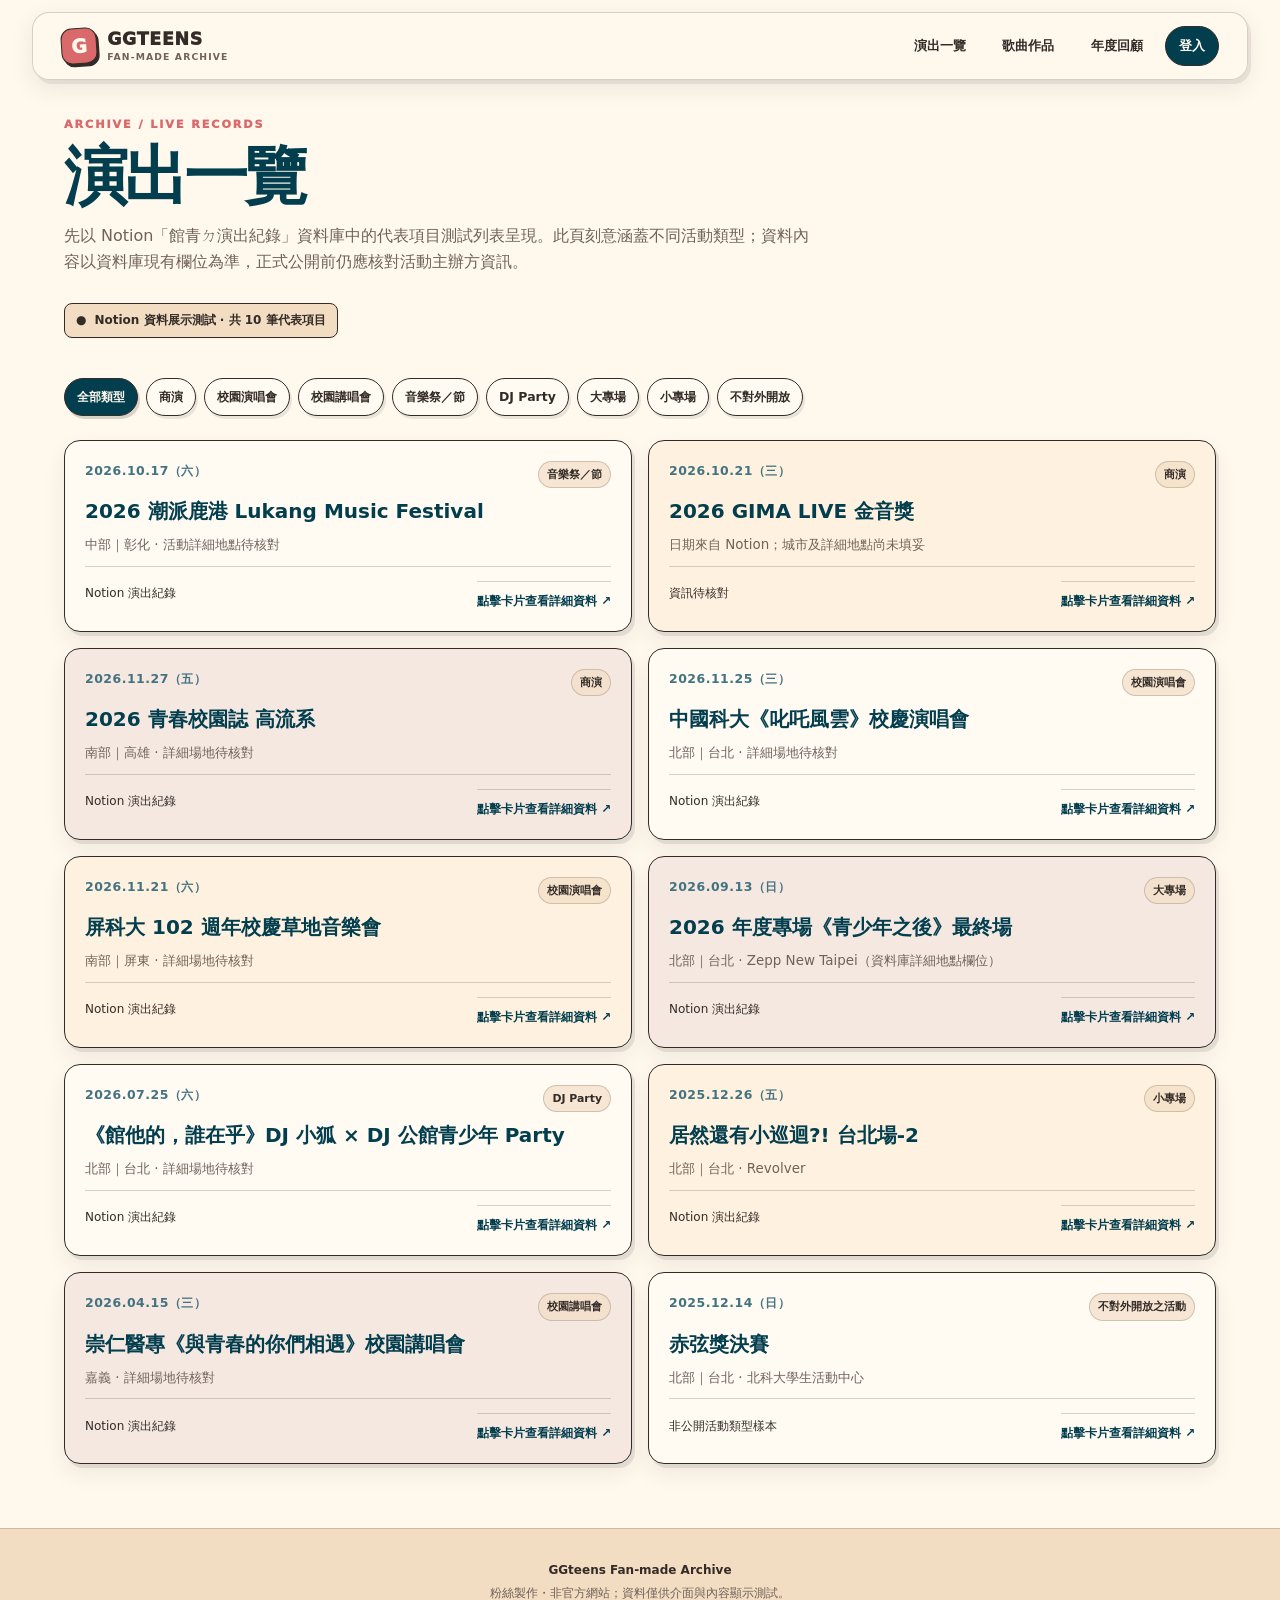
==== page/last-event.html @ 76e680d0 "演出卡片改為老式 Windows 詳細資料彈窗" ====
<!doctype html>
<html lang="zh-Hant">
<head>
  <meta charset="utf-8">
  <meta name="viewport" content="width=device-width, initial-scale=1">
  <meta name="theme-color" content="#F2DCC2">
  <meta name="description" content="公館青少年 GGteens 演出紀錄展示測試。">
  <title>演出一覽｜GGteens 粉絲紀錄</title>
  <link rel="stylesheet" href="../css/style.css">
  <style>
    .archive-page{min-height:100vh;padding:116px clamp(20px,5vw,76px) 64px;background:var(--paper)}
    .archive-shell{width:min(1240px,100%);margin:0 auto}
    .archive-intro{margin:14px 0 28px;max-width:760px;color:var(--muted)}
    .archive-status{display:inline-flex;gap:8px;align-items:center;margin:0 0 18px;padding:7px 11px;border:1px solid var(--ink);border-radius:8px;background:var(--cream);font-size:.75rem;font-weight:850}
    .filter-bar{display:flex;flex-wrap:wrap;gap:8px;margin:22px 0 24px}
    .filter-chip{padding:8px 12px;border:1px solid var(--ink);border-radius:999px;background:#fffaf2;color:var(--ink);font:inherit;font-size:.78rem;font-weight:850;cursor:pointer;box-shadow:2px 3px 0 rgba(51,43,39,.1)}
    .filter-chip[aria-pressed="true"]{background:var(--deep-teal);color:var(--paper);box-shadow:2px 3px 0 rgba(51,43,39,.18)}
    .archive-grid{display:grid;grid-template-columns:repeat(2,minmax(0,1fr));gap:16px}
    .archive-card{min-width:0;padding:20px;background:#fffaf2;border:1px solid var(--ink);border-radius:16px;box-shadow:0 10px 22px rgba(51,43,39,.07),3px 4px 0 rgba(51,43,39,.1);display:flex;flex-direction:column;gap:10px}
    .archive-card:nth-child(3n+2){background:#fff1df}.archive-card:nth-child(3n){background:#f5e8e1}
    .archive-card[hidden]{display:none}
    .archive-card-top{display:flex;justify-content:space-between;align-items:flex-start;gap:10px}
    .archive-date{font-size:.78rem;font-weight:900;color:var(--teal);letter-spacing:.04em}
    .archive-tag{padding:4px 8px;border:1px solid var(--line);border-radius:999px;background:rgba(242,220,194,.65);font-size:.68rem;font-weight:900}
    .archive-card h3{margin:0;color:var(--deep-teal);font-size:1.25rem;line-height:1.3}
    .archive-meta{margin:0;color:var(--muted);font-size:.84rem}
    .archive-card-foot{display:flex;justify-content:space-between;align-items:center;gap:12px;margin-top:auto;padding-top:10px;border-top:1px solid var(--line);font-size:.75rem}
    .source-link{font-weight:900;text-decoration:underline;text-underline-offset:3px}
    .archive-empty{display:none;padding:24px;border:1px dashed var(--sand);border-radius:12px;color:var(--muted)}
    .archive-empty.visible{display:block}
    @media(max-width:700px){.archive-page{padding:145px 18px 42px}.archive-grid{grid-template-columns:1fr}.archive-card{padding:17px}}

    .detail-hint{display:inline-flex;align-items:center;gap:6px;margin-top:4px;padding-top:10px;border-top:1px solid var(--line);font-size:.75rem;font-weight:900;color:var(--deep-teal)}
    .archive-card[role="button"],.song-card[role="button"]{cursor:pointer;transition:transform .16s ease,box-shadow .16s ease}
    .archive-card[role="button"]:hover,.song-card[role="button"]:hover{transform:translateY(-2px);box-shadow:0 14px 28px rgba(51,43,39,.12),3px 4px 0 rgba(51,43,39,.12)}
    .detail-dialog{width:min(92vw,760px);max-width:760px;max-height:min(84vh,820px);padding:0;border:2px solid var(--ink);border-radius:4px;background:var(--paper);color:var(--ink);box-shadow:8px 9px 0 rgba(51,43,39,.22);overflow:visible}
    .detail-dialog::backdrop{background:rgba(3,62,78,.58);backdrop-filter:blur(3px)}
    .detail-window{display:flex;flex-direction:column;max-height:min(84vh,820px);border:1px solid rgba(255,255,255,.8);background:var(--paper)}
    .detail-titlebar{position:sticky;top:0;z-index:1;display:flex;align-items:center;gap:9px;padding:7px 8px;background:var(--deep-teal);color:var(--paper);border-bottom:2px solid var(--ink);font-size:.84rem;font-weight:900;letter-spacing:.025em}
    .detail-window-icon{display:grid;place-items:center;width:21px;height:21px;background:var(--cream);color:var(--deep-teal);border:1px solid var(--ink);font-size:.9rem}
    .detail-titlebar-text{flex:1;min-width:0;overflow-wrap:anywhere}
    .detail-close{width:28px;height:26px;display:grid;place-items:center;padding:0;border:1px solid var(--ink);border-radius:2px;background:var(--cream);color:var(--ink);font:900 1.3rem/1 Arial,sans-serif;box-shadow:inset 1px 1px 0 rgba(255,255,255,.8),2px 2px 0 rgba(0,0,0,.18);cursor:pointer}
    .detail-close:active{transform:translate(1px,1px);box-shadow:inset 1px 1px 1px rgba(0,0,0,.18)}
    .detail-content{overflow:auto;padding:clamp(16px,3vw,28px);background:var(--paper)}
    .detail-property-list{display:grid;grid-template-columns:minmax(130px,.7fr) minmax(0,1.6fr);border-top:1px solid var(--line);border-left:1px solid var(--line)}
    .detail-property-label,.detail-property-value{margin:0;padding:11px 13px;border-right:1px solid var(--line);border-bottom:1px solid var(--line);overflow-wrap:anywhere;white-space:pre-wrap}
    .detail-property-label{background:var(--cream);font-size:.82rem;font-weight:900}
    .detail-property-value{background:#fffaf2;font-size:.88rem;line-height:1.65}
    .detail-property-value a{color:var(--deep-teal);text-decoration:underline;text-underline-offset:3px;font-weight:800;overflow-wrap:anywhere}
    .detail-statusbar{display:flex;justify-content:space-between;gap:12px;padding:5px 9px;border-top:1px solid var(--ink);background:var(--cream);font-size:.65rem;font-weight:800;color:var(--muted)}
    @media(max-width:560px){.detail-dialog{width:calc(100vw - 20px);max-width:none;max-height:86vh}.detail-window{max-height:86vh}.detail-property-list{grid-template-columns:minmax(95px,.65fr) minmax(0,1.4fr)}.detail-property-label,.detail-property-value{padding:9px 8px;font-size:.78rem}}
  </style>
</head>
<body>
  <header class="site-header">
    <nav class="navbar" aria-label="主要導覽">
      <a class="brand" href="../index.html" aria-label="回到首頁"><span class="brand-mark" aria-hidden="true">G</span><span class="brand-word">GGTEENS<small>FAN-MADE ARCHIVE</small></span></a>
      <div class="nav-spacer" aria-hidden="true"></div>
      <div class="site-nav"><a href="last-event.html" aria-current="page">演出一覽</a><a href="portfolio.html">歌曲作品</a><a href="year-recap.html">年度回顧</a><button class="login" id="login-open" type="button" aria-haspopup="dialog" aria-controls="login-dialog">登入</button></div>
    </nav>
  </header>
  <main class="archive-page">
    <div class="archive-shell">
      <span class="section-kicker">ARCHIVE / LIVE RECORDS</span>
      <h1 class="section-title">演出一覽</h1>
      <p class="archive-intro">先以 Notion「館青ㄉ演出紀錄」資料庫中的代表項目測試列表呈現。此頁刻意涵蓋不同活動類型；資料內容以資料庫現有欄位為準，正式公開前仍應核對活動主辦方資訊。</p>
      <p class="archive-status"><span aria-hidden="true">●</span> Notion 資料展示測試 · 共 10 筆代表項目</p>
      <div class="filter-bar" role="group" aria-label="依演出類型篩選">
        <button class="filter-chip" type="button" data-filter-group="event" data-filter="all" aria-pressed="true">全部類型</button>
        <button class="filter-chip" type="button" data-filter-group="event" data-filter="商演" aria-pressed="false">商演</button>
        <button class="filter-chip" type="button" data-filter-group="event" data-filter="校園演唱會" aria-pressed="false">校園演唱會</button>
        <button class="filter-chip" type="button" data-filter-group="event" data-filter="校園講唱會" aria-pressed="false">校園講唱會</button>
        <button class="filter-chip" type="button" data-filter-group="event" data-filter="音樂祭/節" aria-pressed="false">音樂祭／節</button>
        <button class="filter-chip" type="button" data-filter-group="event" data-filter="DJ Party" aria-pressed="false">DJ Party</button>
        <button class="filter-chip" type="button" data-filter-group="event" data-filter="大專場" aria-pressed="false">大專場</button>
        <button class="filter-chip" type="button" data-filter-group="event" data-filter="小專場" aria-pressed="false">小專場</button>
        <button class="filter-chip" type="button" data-filter-group="event" data-filter="不對外開放之活動" aria-pressed="false">不對外開放</button>
      </div>
      <div class="archive-grid" id="event-archive">
        <article class="archive-card" data-type="音樂祭/節" data-details="[[&quot;活動名稱&quot;,&quot;2026 潮派鹿港 Lukang Music Festival&quot;],[&quot;演出時間&quot;,&quot;2026-10-17&quot;],[&quot;演出類型&quot;,&quot;音樂祭/節&quot;],[&quot;演出所在城市&quot;,&quot;中部 | 彰化&quot;],[&quot;演出詳細地點&quot;,&quot;中部｜彰化 · 活動詳細地點待核對&quot;],[&quot;出席狀態&quot;,&quot;沒去&quot;],[&quot;官方資訊來源&quot;,&quot;https://www.instagram.com/p/DauAd0rEd6t/?img_index=2&quot;]]" tabindex="0" role="button" aria-haspopup="dialog" aria-label="查看詳細資料：2026 潮派鹿港 Lukang Music Festival"><div class="archive-card-top"><span class="archive-date">2026.10.17（六）</span><span class="archive-tag">音樂祭／節</span></div><h3>2026 潮派鹿港 Lukang Music Festival</h3><p class="archive-meta">中部｜彰化 · 活動詳細地點待核對</p><div class="archive-card-foot"><span>Notion 演出紀錄</span><span class="detail-hint">點擊卡片查看詳細資料 ↗</span></div></article>
        <article class="archive-card" data-type="商演" data-details="[[&quot;活動名稱&quot;,&quot;2026 GIMA LIVE 金音獎&quot;],[&quot;演出時間&quot;,&quot;2026-10-21T10:30:00.000Z ～ 2026-10-21T11:00:00.000Z&quot;],[&quot;演出類型&quot;,&quot;商演&quot;],[&quot;演出詳細地點&quot;,&quot;日期來自 Notion；城市及詳細地點尚未填妥&quot;],[&quot;出席狀態&quot;,&quot;沒去&quot;]]" tabindex="0" role="button" aria-haspopup="dialog" aria-label="查看詳細資料：2026 GIMA LIVE 金音獎"><div class="archive-card-top"><span class="archive-date">2026.10.21（三）</span><span class="archive-tag">商演</span></div><h3>2026 GIMA LIVE 金音獎</h3><p class="archive-meta">日期來自 Notion；城市及詳細地點尚未填妥</p><div class="archive-card-foot"><span>資訊待核對</span><span class="detail-hint">點擊卡片查看詳細資料 ↗</span></div></article>
        <article class="archive-card" data-type="商演" data-details="[[&quot;活動名稱&quot;,&quot;2026 青春校園誌 高流系&quot;],[&quot;演出時間&quot;,&quot;2026-11-27&quot;],[&quot;演出類型&quot;,&quot;商演&quot;],[&quot;演出所在城市&quot;,&quot;南部 | 高雄&quot;],[&quot;演出詳細地點&quot;,&quot;南部｜高雄 · 詳細場地待核對&quot;],[&quot;出席狀態&quot;,&quot;沒去&quot;],[&quot;官方資訊來源&quot;,&quot;https://www.instagram.com/p/Dch4RHBkv00/&quot;]]" tabindex="0" role="button" aria-haspopup="dialog" aria-label="查看詳細資料：2026 青春校園誌 高流系"><div class="archive-card-top"><span class="archive-date">2026.11.27（五）</span><span class="archive-tag">商演</span></div><h3>2026 青春校園誌 高流系</h3><p class="archive-meta">南部｜高雄 · 詳細場地待核對</p><div class="archive-card-foot"><span>Notion 演出紀錄</span><span class="detail-hint">點擊卡片查看詳細資料 ↗</span></div></article>
        <article class="archive-card" data-type="校園演唱會" data-details="[[&quot;活動名稱&quot;,&quot;中國科大《叱吒風雲》校慶演唱會&quot;],[&quot;演出時間&quot;,&quot;2026-11-25T07:30:00.000Z&quot;],[&quot;演出類型&quot;,&quot;校園演唱會&quot;],[&quot;演出所在城市&quot;,&quot;北部 | 台北&quot;],[&quot;演出詳細地點&quot;,&quot;北部｜台北 · 詳細場地待核對&quot;],[&quot;出席狀態&quot;,&quot;沒去&quot;],[&quot;官方資訊來源&quot;,&quot;https://www.instagram.com/p/DeRigf4t9_U/&quot;]]" tabindex="0" role="button" aria-haspopup="dialog" aria-label="查看詳細資料：中國科大《叱吒風雲》校慶演唱會"><div class="archive-card-top"><span class="archive-date">2026.11.25（三）</span><span class="archive-tag">校園演唱會</span></div><h3>中國科大《叱吒風雲》校慶演唱會</h3><p class="archive-meta">北部｜台北 · 詳細場地待核對</p><div class="archive-card-foot"><span>Notion 演出紀錄</span><span class="detail-hint">點擊卡片查看詳細資料 ↗</span></div></article>
        <article class="archive-card" data-type="校園演唱會" data-details="[[&quot;活動名稱&quot;,&quot;屏科大 102週年校慶 草地音樂會&quot;],[&quot;演出時間&quot;,&quot;2026-11-21&quot;],[&quot;演出類型&quot;,&quot;校園演唱會&quot;],[&quot;演出所在城市&quot;,&quot;南部 | 屏東&quot;],[&quot;演出詳細地點&quot;,&quot;南部｜屏東 · 詳細場地待核對&quot;],[&quot;出席狀態&quot;,&quot;沒去&quot;]]" tabindex="0" role="button" aria-haspopup="dialog" aria-label="查看詳細資料：屏科大 102 週年校慶草地音樂會"><div class="archive-card-top"><span class="archive-date">2026.11.21（六）</span><span class="archive-tag">校園演唱會</span></div><h3>屏科大 102 週年校慶草地音樂會</h3><p class="archive-meta">南部｜屏東 · 詳細場地待核對</p><div class="archive-card-foot"><span>Notion 演出紀錄</span><span class="detail-hint">點擊卡片查看詳細資料 ↗</span></div></article>
        <article class="archive-card" data-type="大專場" data-details="[[&quot;活動名稱&quot;,&quot;2026 年度專場《青少年之後》最終場&quot;],[&quot;演出時間&quot;,&quot;2026-09-13T10:30:00.000Z&quot;],[&quot;演出類型&quot;,&quot;大專場&quot;],[&quot;演出所在城市&quot;,&quot;北部 | 台北&quot;],[&quot;演出詳細地點&quot;,&quot;北部｜台北 · Zepp New Taipei（資料庫詳細地點欄位）&quot;],[&quot;出席狀態&quot;,&quot;有去&quot;],[&quot;官方資訊來源&quot;,&quot;https://www.instagram.com/p/DYj0fiIEROg/?img_index=1&quot;],[&quot;關聯歌單&quot;,&quot;已關聯 15 首歌曲&quot;]]" tabindex="0" role="button" aria-haspopup="dialog" aria-label="查看詳細資料：2026 年度專場《青少年之後》最終場"><div class="archive-card-top"><span class="archive-date">2026.09.13（日）</span><span class="archive-tag">大專場</span></div><h3>2026 年度專場《青少年之後》最終場</h3><p class="archive-meta">北部｜台北 · Zepp New Taipei（資料庫詳細地點欄位）</p><div class="archive-card-foot"><span>Notion 演出紀錄</span><span class="detail-hint">點擊卡片查看詳細資料 ↗</span></div></article>
        <article class="archive-card" data-type="DJ Party" data-details="[[&quot;活動名稱&quot;,&quot;《館他的，誰在乎》DJ 小狐 × DJ 公館青少年 Party&quot;],[&quot;演出時間&quot;,&quot;2026-07-25T17:00:00.000Z ～ 2026-07-25T18:00:00.000Z&quot;],[&quot;演出類型&quot;,&quot;DJ Party&quot;],[&quot;演出所在城市&quot;,&quot;北部 | 台北&quot;],[&quot;演出詳細地點&quot;,&quot;北部｜台北 · 詳細場地待核對&quot;],[&quot;出席狀態&quot;,&quot;有去&quot;],[&quot;官方資訊來源&quot;,&quot;https://www.instagram.com/p/DaNg9EHSN5j/&quot;]]" tabindex="0" role="button" aria-haspopup="dialog" aria-label="查看詳細資料：《館他的，誰在乎》DJ 小狐 × DJ 公館青少年 Party"><div class="archive-card-top"><span class="archive-date">2026.07.25（六）</span><span class="archive-tag">DJ Party</span></div><h3>《館他的，誰在乎》DJ 小狐 × DJ 公館青少年 Party</h3><p class="archive-meta">北部｜台北 · 詳細場地待核對</p><div class="archive-card-foot"><span>Notion 演出紀錄</span><span class="detail-hint">點擊卡片查看詳細資料 ↗</span></div></article>
        <article class="archive-card" data-type="小專場" data-details="[[&quot;活動名稱&quot;,&quot;居然還有小巡迴?! 台北場-2&quot;],[&quot;演出時間&quot;,&quot;2025-12-26&quot;],[&quot;演出類型&quot;,&quot;小專場&quot;],[&quot;演出所在城市&quot;,&quot;北部 | 台北&quot;],[&quot;演出詳細地點&quot;,&quot;台北 • Revolver&quot;],[&quot;出席狀態&quot;,&quot;沒去&quot;]]" tabindex="0" role="button" aria-haspopup="dialog" aria-label="查看詳細資料：居然還有小巡迴?! 台北場-2"><div class="archive-card-top"><span class="archive-date">2025.12.26（五）</span><span class="archive-tag">小專場</span></div><h3>居然還有小巡迴?! 台北場-2</h3><p class="archive-meta">北部｜台北 · Revolver</p><div class="archive-card-foot"><span>Notion 演出紀錄</span><span class="detail-hint">點擊卡片查看詳細資料 ↗</span></div></article>
        <article class="archive-card" data-type="校園講唱會" data-details="[[&quot;活動名稱&quot;,&quot;崇仁醫專《與青春的你們相遇》校園講唱會&quot;],[&quot;演出時間&quot;,&quot;2026-04-15T06:00:00.000Z ～ 2026-04-15T07:30:00.000Z&quot;],[&quot;演出類型&quot;,&quot;校園講唱會&quot;],[&quot;演出所在城市&quot;,&quot;南部 | 嘉義&quot;],[&quot;演出詳細地點&quot;,&quot;嘉義 · 詳細場地待核對&quot;],[&quot;出席狀態&quot;,&quot;沒去&quot;],[&quot;官方資訊來源&quot;,&quot;https://www.instagram.com/p/DWnZGEWAAck/&quot;],[&quot;關聯歌單&quot;,&quot;已關聯 1 首歌曲&quot;]]" tabindex="0" role="button" aria-haspopup="dialog" aria-label="查看詳細資料：崇仁醫專《與青春的你們相遇》校園講唱會"><div class="archive-card-top"><span class="archive-date">2026.04.15（三）</span><span class="archive-tag">校園講唱會</span></div><h3>崇仁醫專《與青春的你們相遇》校園講唱會</h3><p class="archive-meta">嘉義 · 詳細場地待核對</p><div class="archive-card-foot"><span>Notion 演出紀錄</span><span class="detail-hint">點擊卡片查看詳細資料 ↗</span></div></article>
        <article class="archive-card" data-type="不對外開放之活動" data-details="[[&quot;活動名稱&quot;,&quot;赤弦獎決賽&quot;],[&quot;演出時間&quot;,&quot;2025-12-14&quot;],[&quot;演出類型&quot;,&quot;不對外開放之活動&quot;],[&quot;演出所在城市&quot;,&quot;北部 | 台北&quot;],[&quot;演出詳細地點&quot;,&quot;台北 • 北科大 學生活動中心&quot;],[&quot;出席狀態&quot;,&quot;沒去&quot;]]" tabindex="0" role="button" aria-haspopup="dialog" aria-label="查看詳細資料：赤弦獎決賽"><div class="archive-card-top"><span class="archive-date">2025.12.14（日）</span><span class="archive-tag">不對外開放之活動</span></div><h3>赤弦獎決賽</h3><p class="archive-meta">北部｜台北 · 北科大學生活動中心</p><div class="archive-card-foot"><span>非公開活動類型樣本</span><span class="detail-hint">點擊卡片查看詳細資料 ↗</span></div></article>
      </div>
      <p class="archive-empty" id="event-empty">此類型目前沒有展示樣本。</p>
    </div>
  </main>


  <dialog class="detail-dialog" id="detail-dialog" aria-labelledby="detail-dialog-title">
    <section class="detail-window">
      <header class="detail-titlebar"><span class="detail-window-icon" aria-hidden="true">▣</span><span class="detail-titlebar-text" id="detail-dialog-title">DETAIL_VIEW.exe</span><button type="button" class="detail-close" aria-label="關閉詳細資料" title="關閉">×</button></header>
      <div class="detail-content"><div class="detail-property-list" id="detail-property-list"></div></div>
      <footer class="detail-statusbar"><span>GGteens Fan-made Archive</span><span>DETAILS</span></footer>
    </section>
  </dialog>

  <dialog class="login-dialog" id="login-dialog" aria-labelledby="login-dialog-title">
    <div class="login-dialog-inner">
      <div class="window-bar"><span>ADMIN_LOGIN.exe</span><span class="window-controls" aria-hidden="true"><i></i><i></i><i></i></span></div>
      <h2 id="login-dialog-title">管理登入</h2>
      <p>登入將以彈窗方式呈現；未來驗證成功後再進入後台管理頁面，不另設獨立登入頁。</p>
      <p>目前尚未連接帳號驗證與後台權限。此彈窗僅為介面預覽，不會收集或提交帳號資料。</p>
      <div class="login-dialog-actions"><form method="dialog"><button class="close-button" type="submit">關閉</button></form></div>
    </div>
  </dialog>

  <footer class="site-footer"><p><strong>GGteens Fan-made Archive</strong></p><p>粉絲製作・非官方網站；資料僅供介面與內容顯示測試。</p></footer>
  <script src="../js/main.js" defer></script>
</body>
</html>
---- css/style.css ----
:root{
      --sand:#BF9A56;--cream:#F2DCC2;--paper:#fff8ed;--orange:#F2A663;
      --coral:#F28651;--rose:#D9696A;--mist:#AEBABF;--ink:#332b27;
      --muted:#706259;--line:rgba(51,43,39,.2);--teal:#437381;
      --deep-teal:#033E4E;--radius:18px;--shadow:6px 7px 0 rgba(51,43,39,.14);
    }
    *{box-sizing:border-box}
    html{scroll-behavior:smooth;scroll-padding-top:88px}
    body{margin:0;background:var(--cream);color:var(--ink);font-family:Inter,"Noto Sans TC","PingFang TC","Microsoft JhengHei",system-ui,sans-serif;line-height:1.6}
    a{color:inherit;text-decoration:none}
    button{font:inherit}
    img{display:block;max-width:100%}
    h1,h2,h3,p{overflow-wrap:anywhere}
    :focus-visible{outline:3px solid var(--deep-teal);outline-offset:4px}
    .site-header{position:fixed;z-index:50;top:12px;left:2.5%;width:95%;height:68px;background:rgba(255,248,237,.94);border:1px solid var(--line);border-radius:17px;box-shadow:4px 5px 0 rgba(51,43,39,.12);backdrop-filter:blur(12px)}
    .navbar{height:100%;display:grid;grid-template-columns:auto 1fr auto;align-items:center;gap:24px;padding:0 22px}
    .brand{display:flex;align-items:center;gap:10px;white-space:nowrap}
    .brand-mark{width:36px;height:36px;display:grid;place-items:center;background:var(--rose);border:1px solid var(--ink);border-radius:11px;box-shadow:2px 3px 0 var(--ink);font-size:19px;font-weight:1000;color:var(--paper);transform:rotate(-4deg)}
    .brand-word{font-size:1.08rem;line-height:1.05;font-weight:1000;letter-spacing:.045em}
    .brand-word small{display:block;margin-top:4px;color:var(--muted);font-size:.58rem;letter-spacing:.12em;font-weight:800}
    .nav-spacer{min-width:0}
    .site-nav{display:flex;align-items:center;justify-content:flex-end;gap:8px}
    .site-nav a{padding:8px 13px;border:1px solid transparent;border-radius:999px;font-size:.84rem;font-weight:800;white-space:nowrap;transition:background .18s ease,transform .18s ease,border-color .18s ease}
    .site-nav a:hover{background:var(--orange);border-color:var(--ink);transform:translateY(-1px)}
    .site-nav .login{padding:8px 13px;border:1px solid var(--ink);border-radius:999px;background:var(--deep-teal);color:var(--paper);font-size:.84rem;font-weight:800;white-space:nowrap;cursor:pointer;transition:background .18s ease,transform .18s ease}
    .site-nav .login:hover{background:var(--teal);transform:translateY(-1px)}
    .site-nav a.login:hover{background:var(--teal)}
    main>section{position:relative;scroll-margin-top:0}
    #mainpage{min-height:100svh;display:grid;grid-template-columns:minmax(0,3fr) minmax(280px,1fr);overflow:hidden;padding-top:0;background:var(--mist)}
    .home{position:relative;isolation:isolate;min-width:0;min-height:100svh;display:flex;align-items:flex-end;overflow:hidden;padding:0 5vw 8vh;background:linear-gradient(130deg,rgba(242,166,99,.2),rgba(217,105,106,.12)),radial-gradient(ellipse at 75% 22%,rgba(255,248,237,.65) 0 9%,transparent 9.5%),linear-gradient(145deg,#F2A663 0%,#F28651 54%,#D9696A 100%)}
    .home:before{content:"";position:absolute;z-index:-1;width:min(60vw,680px);aspect-ratio:1;right:-8%;top:10%;border:1px solid rgba(51,43,39,.28);border-radius:50%;box-shadow:0 0 0 24px rgba(255,248,237,.12),0 0 0 52px rgba(255,248,237,.09),0 0 0 82px rgba(51,43,39,.045)}
    .home:after{content:"GG / FAN ARCHIVE";position:absolute;right:5%;top:18%;padding:10px 14px;background:var(--paper);border:1px solid var(--ink);border-radius:9px;box-shadow:4px 5px 0 rgba(51,43,39,.16);font-size:.7rem;font-weight:1000;letter-spacing:.14em;transform:rotate(5deg)}
    .home-copy{width:100%;max-width:900px;position:relative;z-index:1}
    .window-label{display:inline-flex;align-items:center;gap:8px;margin-bottom:18px;padding:7px 11px;background:rgba(255,248,237,.8);border:1px solid var(--ink);border-radius:8px;box-shadow:3px 3px 0 rgba(51,43,39,.12);font-size:.72rem;font-weight:900;letter-spacing:.1em}
    .window-label:before{content:"";width:8px;height:8px;background:var(--rose);border:1px solid var(--ink);border-radius:50%}
    .home-copy h1{max-width:850px;margin:0 0 16px;font-size:clamp(2.7rem,6.1vw,6.5rem);font-weight:1000;line-height:1.04;letter-spacing:-.065em}
    .home-copy p{display:table;max-width:480px;margin:0;padding:10px 16px;background:var(--paper);border:1px solid var(--ink);border-radius:10px;box-shadow:4px 5px 0 rgba(51,43,39,.15);font-size:clamp(1.1rem,1.8vw,1.7rem);font-weight:850}
    .home-footnote{margin:20px 0 0;font-size:.76rem;font-weight:750;color:#49372f}
    .news{min-width:0;min-height:100svh;display:flex;flex-direction:column;justify-content:center;padding:112px clamp(18px,2.3vw,34px) 38px;background:var(--deep-teal);color:var(--paper);border-left:1px solid var(--ink)}
    .window-bar{display:flex;align-items:center;justify-content:space-between;gap:12px;margin-bottom:25px;padding:8px 10px;background:var(--cream);color:var(--ink);border:1px solid var(--ink);border-radius:8px;box-shadow:3px 4px 0 rgba(0,0,0,.15);font-size:.65rem;font-weight:950;letter-spacing:.1em}
    .window-controls{display:flex;gap:5px}
    .window-controls i{width:9px;height:9px;display:block;border:1px solid var(--ink);border-radius:50%;background:var(--orange)}
    .window-controls i:first-child{background:var(--rose)}
    .window-controls i:last-child{background:var(--mist)}
    .news h2{margin:0 0 18px;font-size:clamp(1.8rem,2.8vw,2.8rem);line-height:1.08;letter-spacing:-.045em}
    .news-intro{margin:-7px 0 15px;color:rgba(255,248,237,.76);font-size:.78rem}
    .news-list{display:flex;flex-direction:column;gap:12px}
    .news-card{padding:17px 16px;background:var(--paper);color:var(--ink);border:1px solid rgba(51,43,39,.55);border-radius:12px;box-shadow:4px 5px 0 rgba(0,0,0,.16)}
    .news-card .tag{display:block;margin-bottom:8px;color:var(--rose);font-size:.64rem;font-weight:1000;letter-spacing:.12em}
    .news-card h3{margin:0 0 7px;font-size:clamp(1.05rem,1.55vw,1.35rem);line-height:1.25}
    .news-card p{margin:0;color:var(--muted);font-size:.78rem;line-height:1.6}
    .news-note{margin:18px 0 0;color:rgba(255,248,237,.7);font-size:.67rem}
    #latest_event{min-height:100svh;padding:108px 7vw 62px;background:var(--paper);border-top:1px solid var(--ink);overflow:hidden}
    #latest_event:before{content:"";position:absolute;right:5%;top:9%;width:130px;height:130px;border:1px solid rgba(51,43,39,.14);border-radius:50%;box-shadow:0 0 0 18px rgba(191,154,86,.09),0 0 0 38px rgba(191,154,86,.06);pointer-events:none}
    .section-shell{position:relative;z-index:1;width:min(1240px,100%);height:100%;margin:0 auto;display:flex;flex-direction:column}
    .section-heading-row{display:flex;justify-content:space-between;align-items:flex-end;gap:28px;margin-bottom:27px}
    .section-kicker{display:block;margin-bottom:9px;color:var(--rose);font-size:.7rem;font-weight:1000;letter-spacing:.17em}
    .section-title{margin:0;color:var(--deep-teal);font-size:clamp(2.4rem,5vw,4.7rem);font-weight:1000;line-height:1.04;letter-spacing:-.06em}
    .section-link{flex:0 0 auto;padding:10px 15px;background:var(--orange);border:1px solid var(--ink);border-radius:999px;box-shadow:3px 4px 0 rgba(51,43,39,.18);font-size:.82rem;font-weight:900;transition:transform .18s ease,box-shadow .18s ease}
    .section-link:hover{transform:translate(2px,2px);box-shadow:1px 2px 0 rgba(51,43,39,.18)}
    .section-description{max-width:600px;margin:12px 0 0;color:var(--muted);font-size:.9rem}
    .upcoming-events-list{display:flex;flex:1 1 auto;min-height:0;flex-direction:column;gap:14px}
    .upcoming-event-card{width:100%;min-height:118px;flex:1 1 0;display:grid;grid-template-columns:minmax(150px,23%) minmax(0,1fr) 82px;align-items:stretch;gap:0;padding:0;background:#fffaf2;border:1px solid var(--ink);border-radius:14px;box-shadow:var(--shadow);overflow:hidden;transition:transform .18s ease,box-shadow .18s ease}
    .upcoming-event-card:nth-child(2){background:#fff1df}
    .upcoming-event-card:nth-child(3){background:#f3e8e3}
    .upcoming-event-card:hover,.upcoming-event-card:focus-visible{transform:translate(2px,2px);box-shadow:3px 4px 0 rgba(51,43,39,.12)}
    .upcoming-event-date-block{min-width:0;display:flex;flex-direction:column;justify-content:center;gap:7px;padding:17px 20px;background:rgba(191,154,86,.13);border-right:1px solid var(--line)}
    .upcoming-event-date-row{display:flex;align-items:center;gap:12px}
    .upcoming-event-date{font-size:clamp(1.8rem,3.1vw,3.2rem);font-weight:1000;line-height:1;letter-spacing:-.06em;font-variant-numeric:tabular-nums}
    .upcoming-event-weekday{display:flex;flex-direction:column;align-items:center;padding-left:10px;border-left:1px solid var(--line);font-size:.72rem;font-weight:900;line-height:1.15}
    .upcoming-event-time{font-size:.78rem;font-weight:850;color:var(--teal)}
    .upcoming-event-main{min-width:0;display:flex;flex-direction:column;justify-content:center;padding:17px 25px}
    .upcoming-event-card h3{margin:0;color:var(--deep-teal);font-size:clamp(1.15rem,2vw,1.9rem);font-weight:1000;line-height:1.2;letter-spacing:-.035em}
    .upcoming-event-meta{display:flex;flex-wrap:wrap;align-items:center;gap:6px 12px;margin-top:9px;color:var(--muted);font-size:.82rem;font-weight:750}
    .upcoming-event-detail{display:flex;align-items:center;justify-content:center;padding:10px;background:var(--coral);border-left:1px solid var(--ink);font-size:.78rem;font-weight:1000;line-height:1.4;text-align:center}
    .upcoming-event-detail:after{content:" ↗";display:block}
    .section-empty{margin:0;padding:28px;background:var(--cream);border:1px dashed var(--sand);border-radius:12px;color:var(--muted)}
    .site-footer{padding:28px 24px 38px;background:var(--cream);border-top:1px solid var(--line);text-align:center;color:var(--muted);font-size:.75rem}
    .site-footer p{margin:4px 0}
    .site-footer strong{color:var(--ink)}
    @media(max-width:900px){
      #mainpage{grid-template-columns:minmax(0,2fr) minmax(260px,1fr)}
      .home{padding-left:4vw;padding-right:4vw}
      .home-copy h1{font-size:clamp(2.6rem,6vw,4.6rem)}
      .news{padding-left:18px;padding-right:18px}
      #latest_event{padding-left:5vw;padding-right:5vw}
      .upcoming-event-card{grid-template-columns:minmax(130px,24%) minmax(0,1fr) 68px}
      .upcoming-event-main{padding:16px}
    }
    @media(max-width:700px){
      .site-header{top:8px;left:3%;width:94%;height:auto;min-height:62px}
      .navbar{grid-template-columns:1fr;gap:7px;padding:10px 13px}
      .brand{justify-self:center}
      .brand-mark{width:28px;height:28px;font-size:15px}
      .brand-word{font-size:.92rem}
      .brand-word small{font-size:.52rem}
      .nav-spacer{display:none}
      .site-nav{justify-content:center;flex-wrap:wrap;gap:3px}
      .site-nav a,.site-nav .login{padding:6px 9px;font-size:.72rem}
      #mainpage{grid-template-columns:1fr;min-height:auto;padding-top:0}
      .home{min-height:76svh;padding:0 24px 48px}
      .home:before{width:85vw;right:-24%;top:18%}
      .home:after{top:22%;right:7%;font-size:.58rem}
      .home-copy{padding-top:145px}
      .home-copy h1{font-size:clamp(2.7rem,11vw,4.6rem)}
      .home-copy p{font-size:1.1rem}
      .news{min-height:auto;padding:30px 22px 34px;border-left:0;border-top:1px solid var(--ink)}
      .window-bar{margin-bottom:18px}
      .news h2{font-size:2rem}
      .news-list{display:grid;grid-template-columns:repeat(2,minmax(0,1fr))}
      .news-card{padding:14px}
      #latest_event{min-height:0;padding:82px 20px 45px;overflow:visible}
      #latest_event:before{width:80px;height:80px;right:6%;top:5%}
      .section-heading-row{align-items:flex-start;flex-direction:column;gap:16px;margin-bottom:22px}
      .section-title{font-size:clamp(2.4rem,10vw,3.7rem)}
      .section-description{font-size:.82rem}
      .upcoming-events-list{gap:14px}
      .upcoming-event-card{grid-template-columns:105px minmax(0,1fr);min-height:0;flex:0 0 auto}
      .upcoming-event-date-block{padding:15px 11px}
      .upcoming-event-date-row{gap:7px}
      .upcoming-event-date{font-size:1.7rem}
      .upcoming-event-weekday{padding-left:6px;font-size:.65rem}
      .upcoming-event-main{padding:16px 13px}
      .upcoming-event-card h3{font-size:1.05rem}
      .upcoming-event-meta{font-size:.72rem;gap:4px 8px}
      .upcoming-event-detail{grid-column:1/-1;padding:8px;border-top:1px solid var(--ink);border-left:0;font-size:.72rem}
      .upcoming-event-detail:after{content:""}
      .site-footer{padding-bottom:30px}
    }
    @media(max-width:390px){
      .site-nav a,.site-nav .login{padding:6px 7px;font-size:.67rem}
      .news-list{grid-template-columns:1fr}
      .home{min-height:72svh}
      .upcoming-event-card{grid-template-columns:92px minmax(0,1fr)}
      .upcoming-event-date{font-size:1.45rem}
    }
    @media(prefers-reduced-motion:reduce){html{scroll-behavior:auto}*,*:before,*:after{transition:none!important}}

/* 管理登入彈窗 */
.login-dialog { width:min(92vw,480px); padding:0; color:var(--ink); background:var(--paper); border:1px solid var(--ink); border-radius:18px; box-shadow:8px 9px 0 rgba(51,43,39,.2); }
.login-dialog::backdrop { background:rgba(3,62,78,.58); backdrop-filter:blur(4px); }
.login-dialog-inner { padding:clamp(24px,5vw,36px); }
.login-dialog .window-bar { margin-bottom:22px; }
.login-dialog h2 { margin:0 0 12px; color:var(--deep-teal); font-size:clamp(1.7rem,5vw,2.2rem); line-height:1.15; }
.login-dialog p { margin:0 0 18px; color:var(--muted); font-size:.92rem; }
.login-dialog-actions { display:flex; justify-content:flex-end; gap:10px; margin-top:24px; }
.login-dialog button { padding:9px 16px; border:1px solid var(--ink); border-radius:999px; background:var(--orange); color:var(--ink); font-weight:900; cursor:pointer; }
.login-dialog button.close-button { background:var(--deep-teal); color:var(--paper); }
body:has(.login-dialog[open]) { overflow:hidden; }
@media(max-width:700px) { .login-dialog { max-width:calc(100vw - 28px); } }



/* 電腦版視覺微調：復古視窗框架搭配柔和 Claymorphism 層次 */
@media (min-width: 701px) {
  .site-header {
    left: 50%;
    width: min(95%, 1440px);
    transform: translateX(-50%);
    box-shadow: 0 8px 24px rgba(51,43,39,.09), 3px 4px 0 rgba(51,43,39,.08);
  }

  .navbar {
    gap: clamp(16px, 2vw, 30px);
    padding-inline: clamp(18px, 2.2vw, 32px);
  }

  .site-nav {
    gap: clamp(4px, .65vw, 10px);
  }

  .site-nav a {
    transition: background .2s ease, transform .2s ease, border-color .2s ease, box-shadow .2s ease;
  }

  #mainpage {
    grid-template-columns: minmax(0, 1.9fr) minmax(320px, .9fr);
  }

  .home {
    padding-left: clamp(48px, 5.5vw, 104px);
    padding-right: clamp(40px, 4.5vw, 84px);
  }

  .home-copy {
    max-width: 980px;
  }

  .news {
    padding: 124px clamp(24px, 2.8vw, 46px) 44px;
  }

  .news-card {
    border-radius: 16px;
    box-shadow: 0 10px 24px rgba(0,0,0,.10), 3px 4px 0 rgba(0,0,0,.10), inset 0 1px 0 rgba(255,255,255,.85);
    transition: transform .2s ease, box-shadow .2s ease;
  }

  .news-card:hover {
    transform: translateY(-2px);
    box-shadow: 0 14px 28px rgba(0,0,0,.13), 2px 3px 0 rgba(0,0,0,.08), inset 0 1px 0 rgba(255,255,255,.9);
  }

  .window-bar {
    box-shadow: 0 7px 16px rgba(0,0,0,.08), 2px 3px 0 rgba(0,0,0,.10), inset 0 1px 0 rgba(255,255,255,.7);
  }

  #latest_event {
    padding-left: clamp(64px, 7vw, 132px);
    padding-right: clamp(64px, 7vw, 132px);
  }

  .upcoming-event-card {
    border-radius: 18px;
    box-shadow: 0 12px 26px rgba(51,43,39,.08), 4px 5px 0 rgba(51,43,39,.10), inset 0 1px 0 rgba(255,255,255,.85);
  }

  .upcoming-event-card:hover,
  .upcoming-event-card:focus-visible {
    transform: translateY(-2px);
    box-shadow: 0 16px 30px rgba(51,43,39,.11), 2px 3px 0 rgba(51,43,39,.08), inset 0 1px 0 rgba(255,255,255,.9);
  }

  .section-link {
    border-radius: 14px;
    box-shadow: 0 8px 18px rgba(51,43,39,.08), 2px 3px 0 rgba(51,43,39,.12), inset 0 1px 0 rgba(255,255,255,.4);
  }

  .section-link:hover {
    transform: translateY(-1px);
    box-shadow: 0 10px 20px rgba(51,43,39,.1), 1px 2px 0 rgba(51,43,39,.10), inset 0 1px 0 rgba(255,255,255,.5);
  }
}
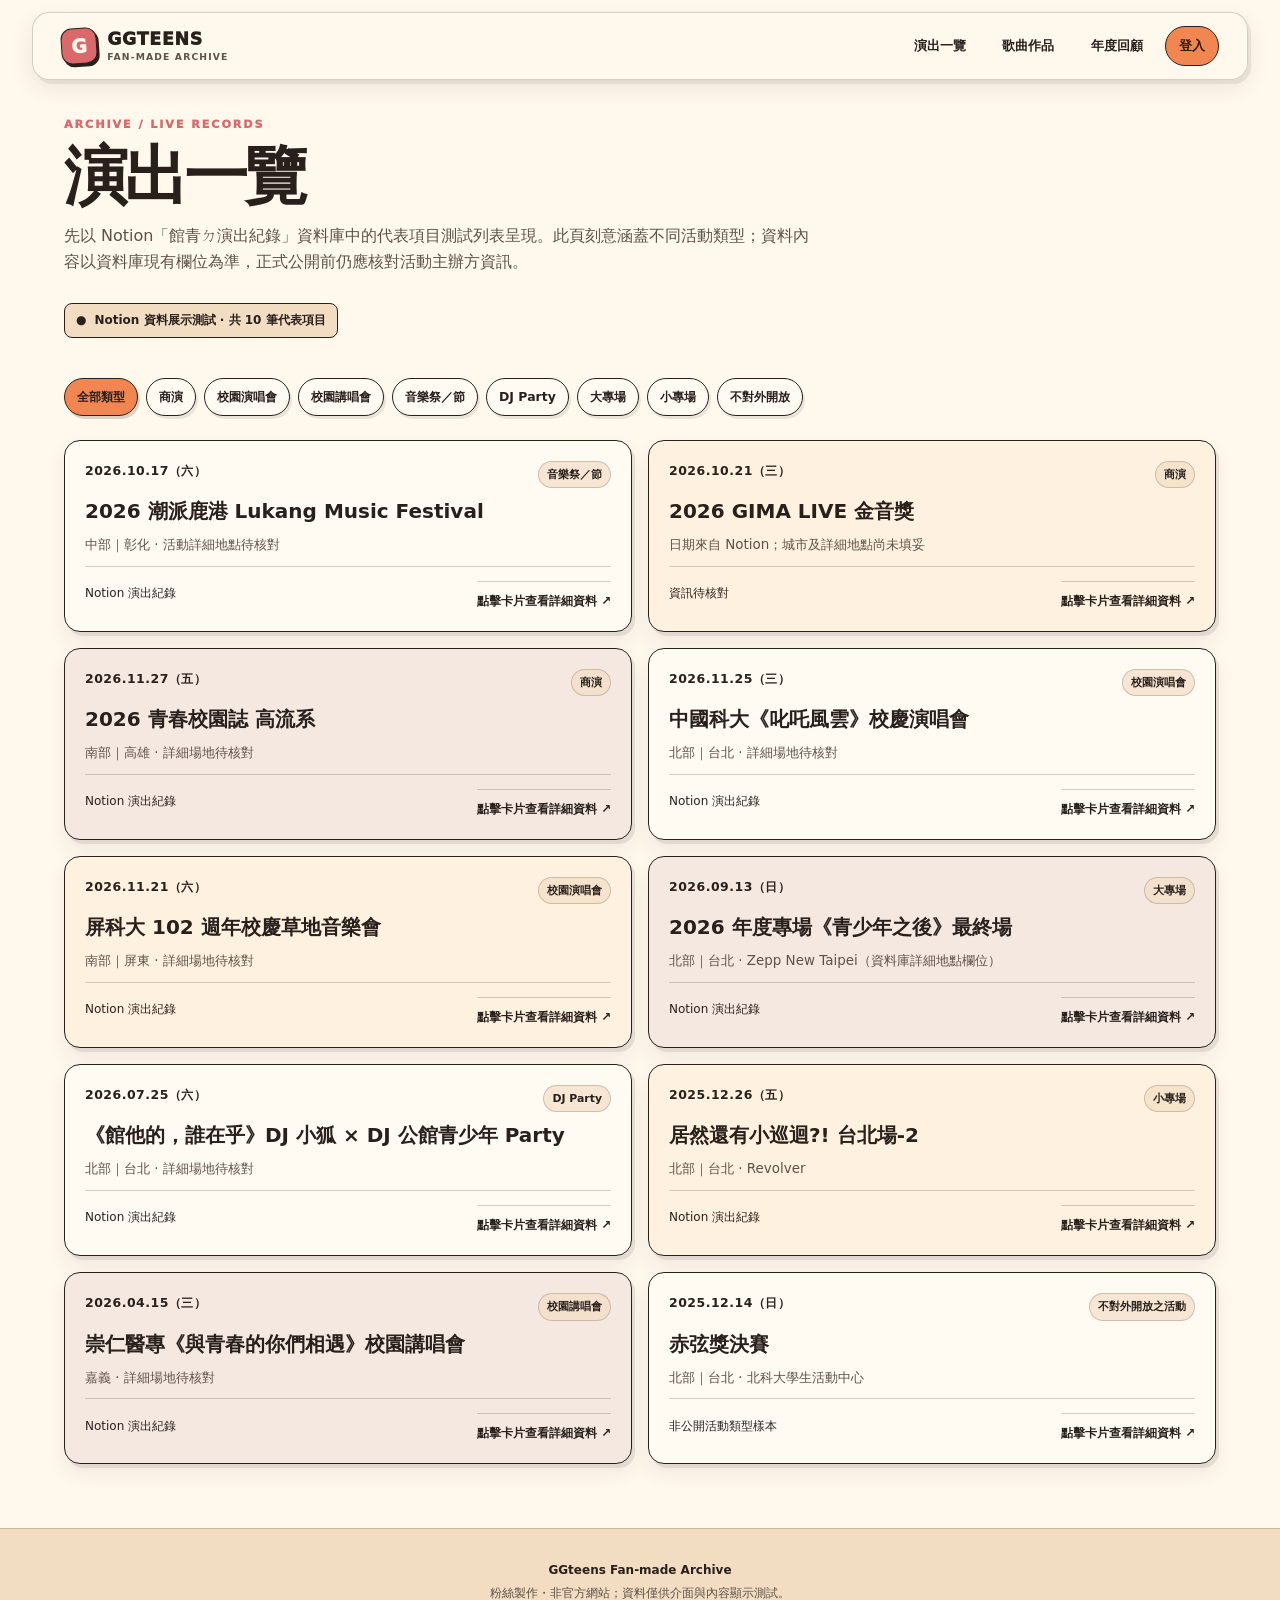
==== commit 1439e26c: "統一演出一覽頁面文字與互動配色" ====
--- a/page/last-event.html
+++ b/page/last-event.html
@@ -49,6 +49,10 @@
     .detail-property-value a{color:var(--deep-teal);text-decoration:underline;text-underline-offset:3px;font-weight:800;overflow-wrap:anywhere}
     .detail-statusbar{display:flex;justify-content:space-between;gap:12px;padding:5px 9px;border-top:1px solid var(--ink);background:var(--cream);font-size:.65rem;font-weight:800;color:var(--muted)}
     @media(max-width:560px){.detail-dialog{width:calc(100vw - 20px);max-width:none;max-height:86vh}.detail-window{max-height:86vh}.detail-property-list{grid-template-columns:minmax(95px,.65fr) minmax(0,1.4fr)}.detail-property-label,.detail-property-value{padding:9px 8px;font-size:.78rem}}
+  
+    /* 公開端六色規範：內容文字改用墨棕色，深青色僅保留視窗裝飾 */
+    .filter-chip[aria-pressed="true"]{background:var(--orange);color:var(--ink)}
+    .archive-card h3,.detail-hint,.detail-window-icon,.detail-property-value a{color:var(--ink)}
   </style>
 </head>
 <body>
@@ -77,16 +81,16 @@
         <button class="filter-chip" type="button" data-filter-group="event" data-filter="不對外開放之活動" aria-pressed="false">不對外開放</button>
       </div>
       <div class="archive-grid" id="event-archive">
-        <article class="archive-card" data-type="音樂祭/節" data-details="[[&quot;活動名稱&quot;,&quot;2026 潮派鹿港 Lukang Music Festival&quot;],[&quot;演出時間&quot;,&quot;2026-10-17&quot;],[&quot;演出類型&quot;,&quot;音樂祭/節&quot;],[&quot;演出所在城市&quot;,&quot;中部 | 彰化&quot;],[&quot;演出詳細地點&quot;,&quot;中部｜彰化 · 活動詳細地點待核對&quot;],[&quot;出席狀態&quot;,&quot;沒去&quot;],[&quot;官方資訊來源&quot;,&quot;https://www.instagram.com/p/DauAd0rEd6t/?img_index=2&quot;]]" tabindex="0" role="button" aria-haspopup="dialog" aria-label="查看詳細資料：2026 潮派鹿港 Lukang Music Festival"><div class="archive-card-top"><span class="archive-date">2026.10.17（六）</span><span class="archive-tag">音樂祭／節</span></div><h3>2026 潮派鹿港 Lukang Music Festival</h3><p class="archive-meta">中部｜彰化 · 活動詳細地點待核對</p><div class="archive-card-foot"><span>Notion 演出紀錄</span><span class="detail-hint">點擊卡片查看詳細資料 ↗</span></div></article>
-        <article class="archive-card" data-type="商演" data-details="[[&quot;活動名稱&quot;,&quot;2026 GIMA LIVE 金音獎&quot;],[&quot;演出時間&quot;,&quot;2026-10-21T10:30:00.000Z ～ 2026-10-21T11:00:00.000Z&quot;],[&quot;演出類型&quot;,&quot;商演&quot;],[&quot;演出詳細地點&quot;,&quot;日期來自 Notion；城市及詳細地點尚未填妥&quot;],[&quot;出席狀態&quot;,&quot;沒去&quot;]]" tabindex="0" role="button" aria-haspopup="dialog" aria-label="查看詳細資料：2026 GIMA LIVE 金音獎"><div class="archive-card-top"><span class="archive-date">2026.10.21（三）</span><span class="archive-tag">商演</span></div><h3>2026 GIMA LIVE 金音獎</h3><p class="archive-meta">日期來自 Notion；城市及詳細地點尚未填妥</p><div class="archive-card-foot"><span>資訊待核對</span><span class="detail-hint">點擊卡片查看詳細資料 ↗</span></div></article>
-        <article class="archive-card" data-type="商演" data-details="[[&quot;活動名稱&quot;,&quot;2026 青春校園誌 高流系&quot;],[&quot;演出時間&quot;,&quot;2026-11-27&quot;],[&quot;演出類型&quot;,&quot;商演&quot;],[&quot;演出所在城市&quot;,&quot;南部 | 高雄&quot;],[&quot;演出詳細地點&quot;,&quot;南部｜高雄 · 詳細場地待核對&quot;],[&quot;出席狀態&quot;,&quot;沒去&quot;],[&quot;官方資訊來源&quot;,&quot;https://www.instagram.com/p/Dch4RHBkv00/&quot;]]" tabindex="0" role="button" aria-haspopup="dialog" aria-label="查看詳細資料：2026 青春校園誌 高流系"><div class="archive-card-top"><span class="archive-date">2026.11.27（五）</span><span class="archive-tag">商演</span></div><h3>2026 青春校園誌 高流系</h3><p class="archive-meta">南部｜高雄 · 詳細場地待核對</p><div class="archive-card-foot"><span>Notion 演出紀錄</span><span class="detail-hint">點擊卡片查看詳細資料 ↗</span></div></article>
-        <article class="archive-card" data-type="校園演唱會" data-details="[[&quot;活動名稱&quot;,&quot;中國科大《叱吒風雲》校慶演唱會&quot;],[&quot;演出時間&quot;,&quot;2026-11-25T07:30:00.000Z&quot;],[&quot;演出類型&quot;,&quot;校園演唱會&quot;],[&quot;演出所在城市&quot;,&quot;北部 | 台北&quot;],[&quot;演出詳細地點&quot;,&quot;北部｜台北 · 詳細場地待核對&quot;],[&quot;出席狀態&quot;,&quot;沒去&quot;],[&quot;官方資訊來源&quot;,&quot;https://www.instagram.com/p/DeRigf4t9_U/&quot;]]" tabindex="0" role="button" aria-haspopup="dialog" aria-label="查看詳細資料：中國科大《叱吒風雲》校慶演唱會"><div class="archive-card-top"><span class="archive-date">2026.11.25（三）</span><span class="archive-tag">校園演唱會</span></div><h3>中國科大《叱吒風雲》校慶演唱會</h3><p class="archive-meta">北部｜台北 · 詳細場地待核對</p><div class="archive-card-foot"><span>Notion 演出紀錄</span><span class="detail-hint">點擊卡片查看詳細資料 ↗</span></div></article>
-        <article class="archive-card" data-type="校園演唱會" data-details="[[&quot;活動名稱&quot;,&quot;屏科大 102週年校慶 草地音樂會&quot;],[&quot;演出時間&quot;,&quot;2026-11-21&quot;],[&quot;演出類型&quot;,&quot;校園演唱會&quot;],[&quot;演出所在城市&quot;,&quot;南部 | 屏東&quot;],[&quot;演出詳細地點&quot;,&quot;南部｜屏東 · 詳細場地待核對&quot;],[&quot;出席狀態&quot;,&quot;沒去&quot;]]" tabindex="0" role="button" aria-haspopup="dialog" aria-label="查看詳細資料：屏科大 102 週年校慶草地音樂會"><div class="archive-card-top"><span class="archive-date">2026.11.21（六）</span><span class="archive-tag">校園演唱會</span></div><h3>屏科大 102 週年校慶草地音樂會</h3><p class="archive-meta">南部｜屏東 · 詳細場地待核對</p><div class="archive-card-foot"><span>Notion 演出紀錄</span><span class="detail-hint">點擊卡片查看詳細資料 ↗</span></div></article>
-        <article class="archive-card" data-type="大專場" data-details="[[&quot;活動名稱&quot;,&quot;2026 年度專場《青少年之後》最終場&quot;],[&quot;演出時間&quot;,&quot;2026-09-13T10:30:00.000Z&quot;],[&quot;演出類型&quot;,&quot;大專場&quot;],[&quot;演出所在城市&quot;,&quot;北部 | 台北&quot;],[&quot;演出詳細地點&quot;,&quot;北部｜台北 · Zepp New Taipei（資料庫詳細地點欄位）&quot;],[&quot;出席狀態&quot;,&quot;有去&quot;],[&quot;官方資訊來源&quot;,&quot;https://www.instagram.com/p/DYj0fiIEROg/?img_index=1&quot;],[&quot;關聯歌單&quot;,&quot;已關聯 15 首歌曲&quot;]]" tabindex="0" role="button" aria-haspopup="dialog" aria-label="查看詳細資料：2026 年度專場《青少年之後》最終場"><div class="archive-card-top"><span class="archive-date">2026.09.13（日）</span><span class="archive-tag">大專場</span></div><h3>2026 年度專場《青少年之後》最終場</h3><p class="archive-meta">北部｜台北 · Zepp New Taipei（資料庫詳細地點欄位）</p><div class="archive-card-foot"><span>Notion 演出紀錄</span><span class="detail-hint">點擊卡片查看詳細資料 ↗</span></div></article>
-        <article class="archive-card" data-type="DJ Party" data-details="[[&quot;活動名稱&quot;,&quot;《館他的，誰在乎》DJ 小狐 × DJ 公館青少年 Party&quot;],[&quot;演出時間&quot;,&quot;2026-07-25T17:00:00.000Z ～ 2026-07-25T18:00:00.000Z&quot;],[&quot;演出類型&quot;,&quot;DJ Party&quot;],[&quot;演出所在城市&quot;,&quot;北部 | 台北&quot;],[&quot;演出詳細地點&quot;,&quot;北部｜台北 · 詳細場地待核對&quot;],[&quot;出席狀態&quot;,&quot;有去&quot;],[&quot;官方資訊來源&quot;,&quot;https://www.instagram.com/p/DaNg9EHSN5j/&quot;]]" tabindex="0" role="button" aria-haspopup="dialog" aria-label="查看詳細資料：《館他的，誰在乎》DJ 小狐 × DJ 公館青少年 Party"><div class="archive-card-top"><span class="archive-date">2026.07.25（六）</span><span class="archive-tag">DJ Party</span></div><h3>《館他的，誰在乎》DJ 小狐 × DJ 公館青少年 Party</h3><p class="archive-meta">北部｜台北 · 詳細場地待核對</p><div class="archive-card-foot"><span>Notion 演出紀錄</span><span class="detail-hint">點擊卡片查看詳細資料 ↗</span></div></article>
-        <article class="archive-card" data-type="小專場" data-details="[[&quot;活動名稱&quot;,&quot;居然還有小巡迴?! 台北場-2&quot;],[&quot;演出時間&quot;,&quot;2025-12-26&quot;],[&quot;演出類型&quot;,&quot;小專場&quot;],[&quot;演出所在城市&quot;,&quot;北部 | 台北&quot;],[&quot;演出詳細地點&quot;,&quot;台北 • Revolver&quot;],[&quot;出席狀態&quot;,&quot;沒去&quot;]]" tabindex="0" role="button" aria-haspopup="dialog" aria-label="查看詳細資料：居然還有小巡迴?! 台北場-2"><div class="archive-card-top"><span class="archive-date">2025.12.26（五）</span><span class="archive-tag">小專場</span></div><h3>居然還有小巡迴?! 台北場-2</h3><p class="archive-meta">北部｜台北 · Revolver</p><div class="archive-card-foot"><span>Notion 演出紀錄</span><span class="detail-hint">點擊卡片查看詳細資料 ↗</span></div></article>
-        <article class="archive-card" data-type="校園講唱會" data-details="[[&quot;活動名稱&quot;,&quot;崇仁醫專《與青春的你們相遇》校園講唱會&quot;],[&quot;演出時間&quot;,&quot;2026-04-15T06:00:00.000Z ～ 2026-04-15T07:30:00.000Z&quot;],[&quot;演出類型&quot;,&quot;校園講唱會&quot;],[&quot;演出所在城市&quot;,&quot;南部 | 嘉義&quot;],[&quot;演出詳細地點&quot;,&quot;嘉義 · 詳細場地待核對&quot;],[&quot;出席狀態&quot;,&quot;沒去&quot;],[&quot;官方資訊來源&quot;,&quot;https://www.instagram.com/p/DWnZGEWAAck/&quot;],[&quot;關聯歌單&quot;,&quot;已關聯 1 首歌曲&quot;]]" tabindex="0" role="button" aria-haspopup="dialog" aria-label="查看詳細資料：崇仁醫專《與青春的你們相遇》校園講唱會"><div class="archive-card-top"><span class="archive-date">2026.04.15（三）</span><span class="archive-tag">校園講唱會</span></div><h3>崇仁醫專《與青春的你們相遇》校園講唱會</h3><p class="archive-meta">嘉義 · 詳細場地待核對</p><div class="archive-card-foot"><span>Notion 演出紀錄</span><span class="detail-hint">點擊卡片查看詳細資料 ↗</span></div></article>
-        <article class="archive-card" data-type="不對外開放之活動" data-details="[[&quot;活動名稱&quot;,&quot;赤弦獎決賽&quot;],[&quot;演出時間&quot;,&quot;2025-12-14&quot;],[&quot;演出類型&quot;,&quot;不對外開放之活動&quot;],[&quot;演出所在城市&quot;,&quot;北部 | 台北&quot;],[&quot;演出詳細地點&quot;,&quot;台北 • 北科大 學生活動中心&quot;],[&quot;出席狀態&quot;,&quot;沒去&quot;]]" tabindex="0" role="button" aria-haspopup="dialog" aria-label="查看詳細資料：赤弦獎決賽"><div class="archive-card-top"><span class="archive-date">2025.12.14（日）</span><span class="archive-tag">不對外開放之活動</span></div><h3>赤弦獎決賽</h3><p class="archive-meta">北部｜台北 · 北科大學生活動中心</p><div class="archive-card-foot"><span>非公開活動類型樣本</span><span class="detail-hint">點擊卡片查看詳細資料 ↗</span></div></article>
+        <article class="archive-card" data-type="音樂祭/節" tabindex="0" role="button" aria-haspopup="dialog" aria-label="查看演出活動詳細資料：2026 潮派鹿港 Lukang Music Festival" data-details="[[&quot;演出時間&quot;,&quot;2026-10-17&quot;],[&quot;演出活動名稱&quot;,&quot;2026 潮派鹿港 Lukang Music Festival&quot;],[&quot;活動類型&quot;,&quot;音樂祭/節&quot;],[&quot;活動所在城市&quot;,&quot;中部 | 彰化&quot;],[&quot;活動詳細地點&quot;,&quot;區域：中部；地點名稱：彰化 • 鹿港 \\| 鹿港體育場；地點類型：戶外開放空間；城市：彰化&quot;],[&quot;資訊來源&quot;,&quot;https://www.instagram.com/p/DauAd0rEd6t/?img_index=2&quot;]]"><div class="archive-card-top"><span class="archive-date">2026.10.17（六）</span><span class="archive-tag">音樂祭／節</span></div><h3>2026 潮派鹿港 Lukang Music Festival</h3><p class="archive-meta">中部｜彰化 · 活動詳細地點待核對</p><div class="archive-card-foot"><span>Notion 演出紀錄</span><span class="detail-hint">點擊卡片查看詳細資料 ↗</span></div></article>
+        <article class="archive-card" data-type="商演" tabindex="0" role="button" aria-haspopup="dialog" aria-label="查看演出活動詳細資料：2026 GIMA LIVE 金音獎" data-details="[[&quot;演出時間&quot;,&quot;2026-10-21 10:30:00Z ～ 2026-10-21 11:00:00Z&quot;],[&quot;演出活動名稱&quot;,&quot;2026 GIMA LIVE 金音獎&quot;],[&quot;活動類型&quot;,&quot;商演&quot;],[&quot;活動詳細地點&quot;,&quot;地點名稱：台北 • 大安 \\| Corner MAX&quot;]]"><div class="archive-card-top"><span class="archive-date">2026.10.21（三）</span><span class="archive-tag">商演</span></div><h3>2026 GIMA LIVE 金音獎</h3><p class="archive-meta">日期來自 Notion；城市及詳細地點尚未填妥</p><div class="archive-card-foot"><span>資訊待核對</span><span class="detail-hint">點擊卡片查看詳細資料 ↗</span></div></article>
+        <article class="archive-card" data-type="商演" tabindex="0" role="button" aria-haspopup="dialog" aria-label="查看演出活動詳細資料：2026 青春校園誌 高流系" data-details="[[&quot;演出時間&quot;,&quot;2026-11-27&quot;],[&quot;演出活動名稱&quot;,&quot;2026 青春校園誌 高流系&quot;],[&quot;活動類型&quot;,&quot;商演&quot;],[&quot;活動所在城市&quot;,&quot;南部 | 高雄&quot;],[&quot;活動詳細地點&quot;,&quot;區域：南部；地點名稱：高雄 • 楠梓 \\| 中山高中；地點類型：校園；城市：高雄&quot;],[&quot;資訊來源&quot;,&quot;https://www.instagram.com/p/Dch4RHBkv00/&quot;]]"><div class="archive-card-top"><span class="archive-date">2026.11.27（五）</span><span class="archive-tag">商演</span></div><h3>2026 青春校園誌 高流系</h3><p class="archive-meta">南部｜高雄 · 詳細場地待核對</p><div class="archive-card-foot"><span>Notion 演出紀錄</span><span class="detail-hint">點擊卡片查看詳細資料 ↗</span></div></article>
+        <article class="archive-card" data-type="校園演唱會" tabindex="0" role="button" aria-haspopup="dialog" aria-label="查看演出活動詳細資料：中國科大《叱吒風雲》校慶演唱會" data-details="[[&quot;演出時間&quot;,&quot;2026-11-25 07:30:00Z&quot;],[&quot;演出活動名稱&quot;,&quot;中國科大《叱吒風雲》校慶演唱會&quot;],[&quot;活動類型&quot;,&quot;校園演唱會&quot;],[&quot;活動所在城市&quot;,&quot;北部 | 台北&quot;],[&quot;活動詳細地點&quot;,&quot;地點名稱：台北 文山 \\| 中國科大 中山育樂館&quot;],[&quot;資訊來源&quot;,&quot;https://www.instagram.com/p/DeRigf4t9_U/&quot;]]"><div class="archive-card-top"><span class="archive-date">2026.11.25（三）</span><span class="archive-tag">校園演唱會</span></div><h3>中國科大《叱吒風雲》校慶演唱會</h3><p class="archive-meta">北部｜台北 · 詳細場地待核對</p><div class="archive-card-foot"><span>Notion 演出紀錄</span><span class="detail-hint">點擊卡片查看詳細資料 ↗</span></div></article>
+        <article class="archive-card" data-type="校園演唱會" tabindex="0" role="button" aria-haspopup="dialog" aria-label="查看演出活動詳細資料：屏科大 102 週年校慶草地音樂會" data-details="[[&quot;演出時間&quot;,&quot;2026-11-21&quot;],[&quot;演出活動名稱&quot;,&quot;屏科大 102週年校慶 草地音樂會&quot;],[&quot;活動類型&quot;,&quot;校園演唱會&quot;],[&quot;活動所在城市&quot;,&quot;南部 | 屏東&quot;],[&quot;活動詳細地點&quot;,&quot;資料庫未填舊版地點欄位；已關聯地點資料&quot;]]"><div class="archive-card-top"><span class="archive-date">2026.11.21（六）</span><span class="archive-tag">校園演唱會</span></div><h3>屏科大 102 週年校慶草地音樂會</h3><p class="archive-meta">南部｜屏東 · 詳細場地待核對</p><div class="archive-card-foot"><span>Notion 演出紀錄</span><span class="detail-hint">點擊卡片查看詳細資料 ↗</span></div></article>
+        <article class="archive-card" data-type="大專場" tabindex="0" role="button" aria-haspopup="dialog" aria-label="查看演出活動詳細資料：2026 年度專場《青少年之後》最終場" data-details="[[&quot;演出時間&quot;,&quot;2026-09-13 10:30:00Z&quot;],[&quot;演出活動名稱&quot;,&quot;2026 年度專場《青少年之後》最終場&quot;],[&quot;活動類型&quot;,&quot;大專場&quot;],[&quot;活動所在城市&quot;,&quot;北部 | 台北&quot;],[&quot;活動詳細地點&quot;,&quot;區域：北部；地點名稱：新北 • 新莊 \\| Zepp New Taipei；地點類型：中型專業流行音樂場館；城市：新北&quot;],[&quot;資訊來源&quot;,&quot;https://www.instagram.com/p/DYj0fiIEROg/?img_index=1&quot;]]"><div class="archive-card-top"><span class="archive-date">2026.09.13（日）</span><span class="archive-tag">大專場</span></div><h3>2026 年度專場《青少年之後》最終場</h3><p class="archive-meta">北部｜台北 · Zepp New Taipei（資料庫詳細地點欄位）</p><div class="archive-card-foot"><span>Notion 演出紀錄</span><span class="detail-hint">點擊卡片查看詳細資料 ↗</span></div></article>
+        <article class="archive-card" data-type="DJ Party" tabindex="0" role="button" aria-haspopup="dialog" aria-label="查看演出活動詳細資料：《館他的，誰在乎》DJ 小狐 × DJ 公館青少年 Party" data-details="[[&quot;演出時間&quot;,&quot;2026-07-25 17:00:00Z ～ 2026-07-25 18:00:00Z&quot;],[&quot;演出活動名稱&quot;,&quot;《館他的，誰在乎》DJ 小狐 × DJ 公館青少年 Party&quot;],[&quot;活動類型&quot;,&quot;DJ Party&quot;],[&quot;活動所在城市&quot;,&quot;北部 | 台北&quot;],[&quot;活動詳細地點&quot;,&quot;區域：北部；地點名稱：台北 • 文山 \\| The Wall Live Hous；地點類型：Live House 音樂展演空間；城市：台北&quot;],[&quot;資訊來源&quot;,&quot;https://www.instagram.com/p/DaNg9EHSN5j/&quot;]]"><div class="archive-card-top"><span class="archive-date">2026.07.25（六）</span><span class="archive-tag">DJ Party</span></div><h3>《館他的，誰在乎》DJ 小狐 × DJ 公館青少年 Party</h3><p class="archive-meta">北部｜台北 · 詳細場地待核對</p><div class="archive-card-foot"><span>Notion 演出紀錄</span><span class="detail-hint">點擊卡片查看詳細資料 ↗</span></div></article>
+        <article class="archive-card" data-type="小專場" tabindex="0" role="button" aria-haspopup="dialog" aria-label="查看演出活動詳細資料：居然還有小巡迴?! 台北場-2" data-details="[[&quot;演出時間&quot;,&quot;2025-12-26&quot;],[&quot;演出活動名稱&quot;,&quot;居然還有小巡迴?! 台北場-2&quot;],[&quot;活動類型&quot;,&quot;小專場&quot;],[&quot;活動所在城市&quot;,&quot;北部 | 台北&quot;],[&quot;活動詳細地點&quot;,&quot;區域：北部；地點名稱：台北 • 中正 \\| Revolver；地點類型：Live House 音樂展演空間；城市：台北&quot;]]"><div class="archive-card-top"><span class="archive-date">2025.12.26（五）</span><span class="archive-tag">小專場</span></div><h3>居然還有小巡迴?! 台北場-2</h3><p class="archive-meta">北部｜台北 · Revolver</p><div class="archive-card-foot"><span>Notion 演出紀錄</span><span class="detail-hint">點擊卡片查看詳細資料 ↗</span></div></article>
+        <article class="archive-card" data-type="校園講唱會" tabindex="0" role="button" aria-haspopup="dialog" aria-label="查看演出活動詳細資料：崇仁醫專《與青春的你們相遇》校園講唱會" data-details="[[&quot;演出時間&quot;,&quot;2026-04-15 06:00:00Z ～ 2026-04-15 07:30:00Z&quot;],[&quot;演出活動名稱&quot;,&quot;崇仁醫專《與青春的你們相遇》校園講唱會&quot;],[&quot;活動類型&quot;,&quot;校園講唱會&quot;],[&quot;活動所在城市&quot;,&quot;南部 | 嘉義&quot;],[&quot;資訊來源&quot;,&quot;https://www.instagram.com/p/DWnZGEWAAck/&quot;]]"><div class="archive-card-top"><span class="archive-date">2026.04.15（三）</span><span class="archive-tag">校園講唱會</span></div><h3>崇仁醫專《與青春的你們相遇》校園講唱會</h3><p class="archive-meta">嘉義 · 詳細場地待核對</p><div class="archive-card-foot"><span>Notion 演出紀錄</span><span class="detail-hint">點擊卡片查看詳細資料 ↗</span></div></article>
+        <article class="archive-card" data-type="不對外開放之活動" tabindex="0" role="button" aria-haspopup="dialog" aria-label="查看演出活動詳細資料：赤弦獎決賽" data-details="[[&quot;演出時間&quot;,&quot;2025-12-14&quot;],[&quot;演出活動名稱&quot;,&quot;赤弦獎決賽&quot;],[&quot;活動類型&quot;,&quot;不對外開放之活動&quot;],[&quot;活動所在城市&quot;,&quot;北部 | 台北&quot;],[&quot;活動詳細地點&quot;,&quot;區域：北部；地點名稱：台北 • 北科大 學生活動中心；地點類型：校園；城市：台北&quot;]]"><div class="archive-card-top"><span class="archive-date">2025.12.14（日）</span><span class="archive-tag">不對外開放之活動</span></div><h3>赤弦獎決賽</h3><p class="archive-meta">北部｜台北 · 北科大學生活動中心</p><div class="archive-card-foot"><span>非公開活動類型樣本</span><span class="detail-hint">點擊卡片查看詳細資料 ↗</span></div></article>
       </div>
       <p class="archive-empty" id="event-empty">此類型目前沒有展示樣本。</p>
     </div>
--- a/css/style.css
+++ b/css/style.css
@@ -1,7 +1,7 @@
 :root{
-      --sand:#BF9A56;--cream:#F2DCC2;--paper:#fff8ed;--orange:#F2A663;
-      --coral:#F28651;--rose:#D9696A;--mist:#AEBABF;--ink:#332b27;
-      --muted:#706259;--line:rgba(51,43,39,.2);--teal:#437381;
+      --sand:#BF9A56;--cream:#F2DCC2;--paper:#fff8ed;--orange:#F28651;
+      --coral:#F28651;--rose:#D9696A;--mist:#AEBABF;--ink:#29201C;
+      --muted:#5E5149;--line:rgba(41,32,28,.2);--teal:#29201C;
       --deep-teal:#033E4E;--radius:18px;--shadow:6px 7px 0 rgba(51,43,39,.14);
     }
     *{box-sizing:border-box}
@@ -27,7 +27,7 @@
     .site-nav a.login:hover{background:var(--teal)}
     main>section{position:relative;scroll-margin-top:0}
     #mainpage{min-height:100svh;display:grid;grid-template-columns:minmax(0,3fr) minmax(280px,1fr);overflow:hidden;padding-top:0;background:var(--mist)}
-    .home{position:relative;isolation:isolate;min-width:0;min-height:100svh;display:flex;align-items:flex-end;overflow:hidden;padding:0 5vw 8vh;background:linear-gradient(130deg,rgba(242,166,99,.2),rgba(217,105,106,.12)),radial-gradient(ellipse at 75% 22%,rgba(255,248,237,.65) 0 9%,transparent 9.5%),linear-gradient(145deg,#F2A663 0%,#F28651 54%,#D9696A 100%)}
+    .home{position:relative;isolation:isolate;min-width:0;min-height:100svh;display:flex;align-items:flex-end;overflow:hidden;padding:0 5vw 8vh;background:linear-gradient(130deg,rgba(242,166,99,.2),rgba(217,105,106,.12)),radial-gradient(ellipse at 75% 22%,rgba(255,248,237,.65) 0 9%,transparent 9.5%),linear-gradient(145deg,#F28651 0%,#F28651 54%,#D9696A 100%)}
     .home:before{content:"";position:absolute;z-index:-1;width:min(60vw,680px);aspect-ratio:1;right:-8%;top:10%;border:1px solid rgba(51,43,39,.28);border-radius:50%;box-shadow:0 0 0 24px rgba(255,248,237,.12),0 0 0 52px rgba(255,248,237,.09),0 0 0 82px rgba(51,43,39,.045)}
     .home:after{content:"GG / FAN ARCHIVE";position:absolute;right:5%;top:18%;padding:10px 14px;background:var(--paper);border:1px solid var(--ink);border-radius:9px;box-shadow:4px 5px 0 rgba(51,43,39,.16);font-size:.7rem;font-weight:1000;letter-spacing:.14em;transform:rotate(5deg)}
     .home-copy{width:100%;max-width:900px;position:relative;z-index:1}
@@ -231,3 +231,48 @@
     box-shadow: 0 10px 20px rgba(51,43,39,.1), 1px 2px 0 rgba(51,43,39,.10), inset 0 1px 0 rgba(255,255,255,.5);
   }
 }
+/* 2026 公開端配色校正：六色規範；深青色僅保留少量復古裝飾 */
+
+:root{
+  --sand:#BF9A56;
+  --cream:#F2DCC2;
+  --paper:#FFF8ED;
+  --orange:#F28651;
+  --coral:#F28651;
+  --rose:#D9696A;
+  --mist:#AEBABF;
+  --ink:#29201C;
+  --muted:#5E5149;
+  --line:rgba(41,32,28,.2);
+  --teal:var(--ink);
+  --deep-teal:#033E4E;
+  --shadow:6px 7px 0 rgba(41,32,28,.14);
+}
+:focus-visible{outline-color:var(--orange)}
+.site-header{border-color:var(--line)}
+.site-nav a:hover{background:var(--orange);color:var(--ink)}
+.site-nav .login,
+.site-nav a.login{background:var(--orange);color:var(--ink)}
+.site-nav .login:hover,
+.site-nav a.login:hover{background:var(--rose);color:var(--ink)}
+#mainpage{background:var(--mist)}
+.news{background:var(--mist);color:var(--ink);border-left-color:var(--ink)}
+.news h2,.news p,.news .news-intro,.news .news-note{color:var(--ink)}
+.news .news-intro{opacity:.82}
+.news .news-note{opacity:.78}
+.section-title,
+.upcoming-event-card h3,
+.login-dialog h2,
+.archive-card h3,
+.song-card h3,
+.song-section-label{color:var(--ink)}
+.upcoming-event-time{color:var(--ink)}
+.filter-chip[aria-pressed="true"]{background:var(--orange);color:var(--ink)}
+.detail-hint{color:var(--ink)}
+.detail-window-icon{color:var(--ink)}
+.detail-property-value a{color:var(--ink)}
+.home-copy h1{color:var(--ink)}
+.home-copy p{color:var(--ink)}
+.login-dialog button.close-button{background:var(--orange);color:var(--ink)}
+/* 深青色僅用於復古視窗標題列等小面積裝飾，不用於內文與大標題 */
+
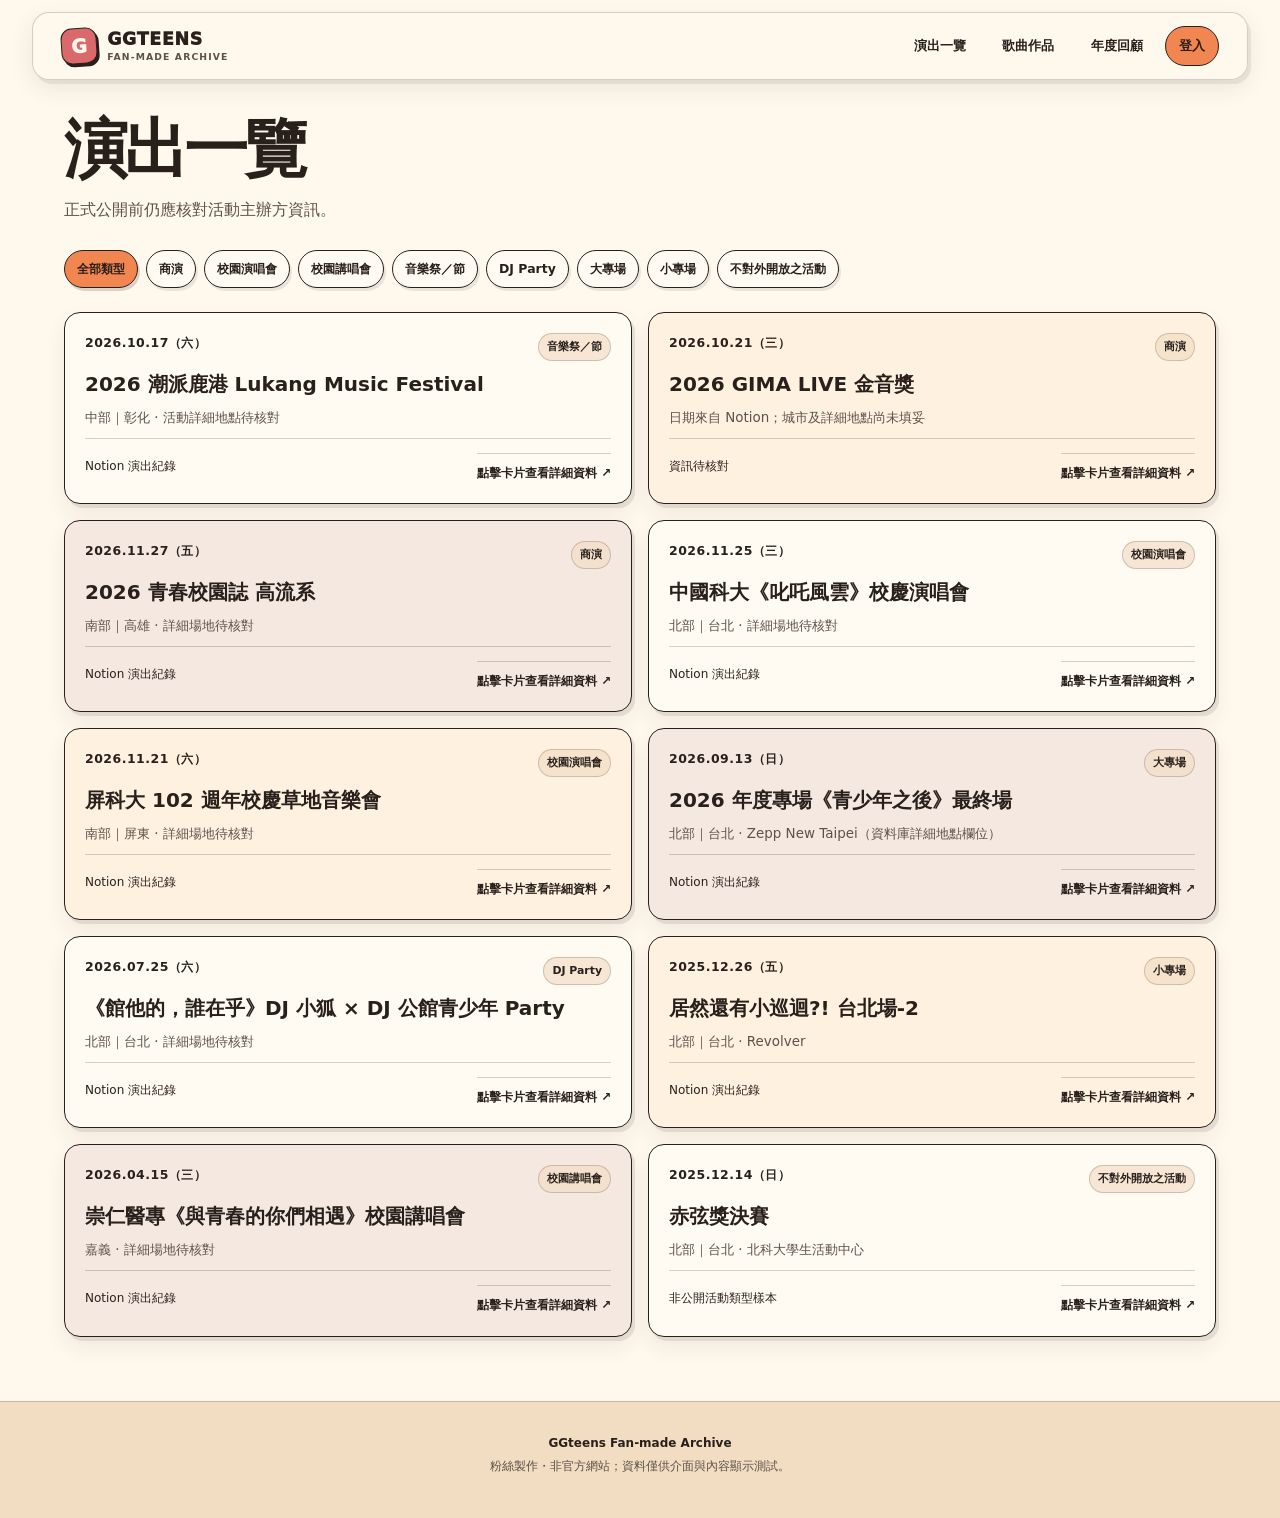
==== commit ff21745e: "修正 | 更新部分結構，字句優化及多餘內容刪除 部分程式碼段落分段，刪除不需要的文字段落，更換主頁banner圖片測試" ====
--- a/page/last-event.html
+++ b/page/last-event.html
@@ -1,74 +1,131 @@
 <!doctype html>
+<!-- 設定頁面語言，供瀏覽器與輔助工具辨識。 -->
 <html lang="zh-Hant">
+<!-- 頁面中繼資料、標題與樣式資源。 -->
 <head>
+  <!-- 指定文件編碼，避免繁體中文亂碼。 -->
   <meta charset="utf-8">
+  <!-- 讓版面依裝置視窗寬度正確縮放。 -->
   <meta name="viewport" content="width=device-width, initial-scale=1">
+  <!-- 設定支援此功能的瀏覽器工具列主題色。 -->
   <meta name="theme-color" content="#F2DCC2">
+  <!-- 提供搜尋結果與分享預覽可使用的頁面摘要。 -->
   <meta name="description" content="公館青少年 GGteens 演出紀錄展示測試。">
+  <!-- 設定瀏覽器分頁標題。 -->
   <title>演出一覽｜GGteens 粉絲紀錄</title>
+  <!-- 載入全站共用樣式表。 -->
   <link rel="stylesheet" href="../css/style.css">
+  <!-- 以下為本頁專屬樣式；後續規則可能覆蓋共用 CSS。 -->
   <style>
+    /* 演出或歌曲列表頁的容器、卡片與狀態樣式。 */
     .archive-page{min-height:100vh;padding:116px clamp(20px,5vw,76px) 64px;background:var(--paper)}
+    /* 演出或歌曲列表頁的容器、卡片與狀態樣式。 */
     .archive-shell{width:min(1240px,100%);margin:0 auto}
+    /* 演出或歌曲列表頁的容器、卡片與狀態樣式。 */
     .archive-intro{margin:14px 0 28px;max-width:760px;color:var(--muted)}
+    /* 演出或歌曲列表頁的容器、卡片與狀態樣式。 */
     .archive-status{display:inline-flex;gap:8px;align-items:center;margin:0 0 18px;padding:7px 11px;border:1px solid var(--ink);border-radius:8px;background:var(--cream);font-size:.75rem;font-weight:850}
+    /* 設定此選擇器對應元素的版面、外觀或互動狀態。 */
     .filter-bar{display:flex;flex-wrap:wrap;gap:8px;margin:22px 0 24px}
+    /* 分類篩選按鈕及已選取狀態。 */
     .filter-chip{padding:8px 12px;border:1px solid var(--ink);border-radius:999px;background:#fffaf2;color:var(--ink);font:inherit;font-size:.78rem;font-weight:850;cursor:pointer;box-shadow:2px 3px 0 rgba(51,43,39,.1)}
+    /* 分類篩選按鈕及已選取狀態。 */
     .filter-chip[aria-pressed="true"]{background:var(--deep-teal);color:var(--paper);box-shadow:2px 3px 0 rgba(51,43,39,.18)}
+    /* 演出或歌曲列表頁的容器、卡片與狀態樣式。 */
     .archive-grid{display:grid;grid-template-columns:repeat(2,minmax(0,1fr));gap:16px}
+    /* 演出或歌曲列表頁的容器、卡片與狀態樣式。 */
     .archive-card{min-width:0;padding:20px;background:#fffaf2;border:1px solid var(--ink);border-radius:16px;box-shadow:0 10px 22px rgba(51,43,39,.07),3px 4px 0 rgba(51,43,39,.1);display:flex;flex-direction:column;gap:10px}
+    /* 演出或歌曲列表頁的容器、卡片與狀態樣式。 */
     .archive-card:nth-child(3n+2){background:#fff1df}.archive-card:nth-child(3n){background:#f5e8e1}
+    /* 演出或歌曲列表頁的容器、卡片與狀態樣式。 */
     .archive-card[hidden]{display:none}
+    /* 演出或歌曲列表頁的容器、卡片與狀態樣式。 */
     .archive-card-top{display:flex;justify-content:space-between;align-items:flex-start;gap:10px}
+    /* 演出或歌曲列表頁的容器、卡片與狀態樣式。 */
     .archive-date{font-size:.78rem;font-weight:900;color:var(--teal);letter-spacing:.04em}
+    /* 演出或歌曲列表頁的容器、卡片與狀態樣式。 */
     .archive-tag{padding:4px 8px;border:1px solid var(--line);border-radius:999px;background:rgba(242,220,194,.65);font-size:.68rem;font-weight:900}
+    /* 演出或歌曲列表頁的容器、卡片與狀態樣式。 */
     .archive-card h3{margin:0;color:var(--deep-teal);font-size:1.25rem;line-height:1.3}
+    /* 演出或歌曲列表頁的容器、卡片與狀態樣式。 */
     .archive-meta{margin:0;color:var(--muted);font-size:.84rem}
+    /* 演出或歌曲列表頁的容器、卡片與狀態樣式。 */
     .archive-card-foot{display:flex;justify-content:space-between;align-items:center;gap:12px;margin-top:auto;padding-top:10px;border-top:1px solid var(--line);font-size:.75rem}
+    /* 設定此選擇器對應元素的版面、外觀或互動狀態。 */
     .source-link{font-weight:900;text-decoration:underline;text-underline-offset:3px}
+    /* 演出或歌曲列表頁的容器、卡片與狀態樣式。 */
     .archive-empty{display:none;padding:24px;border:1px dashed var(--sand);border-radius:12px;color:var(--muted)}
+    /* 演出或歌曲列表頁的容器、卡片與狀態樣式。 */
     .archive-empty.visible{display:block}
+    /* 依螢幕尺寸或使用者偏好調整版面與動態效果。 */
     @media(max-width:700px){.archive-page{padding:145px 18px 42px}.archive-grid{grid-template-columns:1fr}.archive-card{padding:17px}}
 
+    /* 詳細資料彈窗的標題列、欄位與連結樣式。 */
     .detail-hint{display:inline-flex;align-items:center;gap:6px;margin-top:4px;padding-top:10px;border-top:1px solid var(--line);font-size:.75rem;font-weight:900;color:var(--deep-teal)}
+    /* 演出或歌曲列表頁的容器、卡片與狀態樣式。 */
     .archive-card[role="button"],.song-card[role="button"]{cursor:pointer;transition:transform .16s ease,box-shadow .16s ease}
+    /* 演出或歌曲列表頁的容器、卡片與狀態樣式。 */
     .archive-card[role="button"]:hover,.song-card[role="button"]:hover{transform:translateY(-2px);box-shadow:0 14px 28px rgba(51,43,39,.12),3px 4px 0 rgba(51,43,39,.12)}
+    /* 詳細資料彈窗的標題列、欄位與連結樣式。 */
     .detail-dialog{width:min(92vw,760px);max-width:760px;max-height:min(84vh,820px);padding:0;border:2px solid var(--ink);border-radius:4px;background:var(--paper);color:var(--ink);box-shadow:8px 9px 0 rgba(51,43,39,.22);overflow:visible}
+    /* 詳細資料彈窗的標題列、欄位與連結樣式。 */
     .detail-dialog::backdrop{background:rgba(3,62,78,.58);backdrop-filter:blur(3px)}
+    /* 詳細資料彈窗的標題列、欄位與連結樣式。 */
     .detail-window{display:flex;flex-direction:column;max-height:min(84vh,820px);border:1px solid rgba(255,255,255,.8);background:var(--paper)}
+    /* 詳細資料彈窗的標題列、欄位與連結樣式。 */
     .detail-titlebar{position:sticky;top:0;z-index:1;display:flex;align-items:center;gap:9px;padding:7px 8px;background:var(--deep-teal);color:var(--paper);border-bottom:2px solid var(--ink);font-size:.84rem;font-weight:900;letter-spacing:.025em}
+    /* 詳細資料彈窗的標題列、欄位與連結樣式。 */
     .detail-window-icon{display:grid;place-items:center;width:21px;height:21px;background:var(--cream);color:var(--deep-teal);border:1px solid var(--ink);font-size:.9rem}
+    /* 詳細資料彈窗的標題列、欄位與連結樣式。 */
     .detail-titlebar-text{flex:1;min-width:0;overflow-wrap:anywhere}
+    /* 詳細資料彈窗的標題列、欄位與連結樣式。 */
     .detail-close{width:28px;height:26px;display:grid;place-items:center;padding:0;border:1px solid var(--ink);border-radius:2px;background:var(--cream);color:var(--ink);font:900 1.3rem/1 Arial,sans-serif;box-shadow:inset 1px 1px 0 rgba(255,255,255,.8),2px 2px 0 rgba(0,0,0,.18);cursor:pointer}
+    /* 詳細資料彈窗的標題列、欄位與連結樣式。 */
     .detail-close:active{transform:translate(1px,1px);box-shadow:inset 1px 1px 1px rgba(0,0,0,.18)}
+    /* 詳細資料彈窗的標題列、欄位與連結樣式。 */
     .detail-content{overflow:auto;padding:clamp(16px,3vw,28px);background:var(--paper)}
+    /* 詳細資料彈窗的標題列、欄位與連結樣式。 */
     .detail-property-list{display:grid;grid-template-columns:minmax(130px,.7fr) minmax(0,1.6fr);border-top:1px solid var(--line);border-left:1px solid var(--line)}
+    /* 詳細資料彈窗的標題列、欄位與連結樣式。 */
     .detail-property-label,.detail-property-value{margin:0;padding:11px 13px;border-right:1px solid var(--line);border-bottom:1px solid var(--line);overflow-wrap:anywhere;white-space:pre-wrap}
+    /* 詳細資料彈窗的標題列、欄位與連結樣式。 */
     .detail-property-label{background:var(--cream);font-size:.82rem;font-weight:900}
+    /* 詳細資料彈窗的標題列、欄位與連結樣式。 */
     .detail-property-value{background:#fffaf2;font-size:.88rem;line-height:1.65}
+    /* 詳細資料彈窗的標題列、欄位與連結樣式。 */
     .detail-property-value a{color:var(--deep-teal);text-decoration:underline;text-underline-offset:3px;font-weight:800;overflow-wrap:anywhere}
+    /* 詳細資料彈窗的標題列、欄位與連結樣式。 */
     .detail-statusbar{display:flex;justify-content:space-between;gap:12px;padding:5px 9px;border-top:1px solid var(--ink);background:var(--cream);font-size:.65rem;font-weight:800;color:var(--muted)}
+    /* 依螢幕尺寸或使用者偏好調整版面與動態效果。 */
     @media(max-width:560px){.detail-dialog{width:calc(100vw - 20px);max-width:none;max-height:86vh}.detail-window{max-height:86vh}.detail-property-list{grid-template-columns:minmax(95px,.65fr) minmax(0,1.4fr)}.detail-property-label,.detail-property-value{padding:9px 8px;font-size:.78rem}}
   
     /* 公開端六色規範：內容文字改用墨棕色，深青色僅保留視窗裝飾 */
+    /* 分類篩選按鈕及已選取狀態。 */
     .filter-chip[aria-pressed="true"]{background:var(--orange);color:var(--ink)}
+    /* 演出或歌曲列表頁的容器、卡片與狀態樣式。 */
     .archive-card h3,.detail-hint,.detail-window-icon,.detail-property-value a{color:var(--ink)}
   </style>
 </head>
+<!-- 頁面可見內容由此開始。 -->
 <body>
+  <!-- 頁面中繼資料、標題與樣式資源。 -->
   <header class="site-header">
+    <!-- 主要頁面導覽；Logo 負責返回首頁。 -->
     <nav class="navbar" aria-label="主要導覽">
+      <!-- 品牌 Logo 與首頁連結。 -->
       <a class="brand" href="../index.html" aria-label="回到首頁"><span class="brand-mark" aria-hidden="true">G</span><span class="brand-word">GGTEENS<small>FAN-MADE ARCHIVE</small></span></a>
       <div class="nav-spacer" aria-hidden="true"></div>
+      <!-- 各內容頁入口與固定的登入按鈕。 -->
       <div class="site-nav"><a href="last-event.html" aria-current="page">演出一覽</a><a href="portfolio.html">歌曲作品</a><a href="year-recap.html">年度回顧</a><button class="login" id="login-open" type="button" aria-haspopup="dialog" aria-controls="login-dialog">登入</button></div>
     </nav>
   </header>
+  <!-- 頁面主要內容區。 -->
   <main class="archive-page">
     <div class="archive-shell">
-      <span class="section-kicker">ARCHIVE / LIVE RECORDS</span>
+      <!-- 頁面主要標題，搭配對應區塊的樣式設定。 -->
       <h1 class="section-title">演出一覽</h1>
-      <p class="archive-intro">先以 Notion「館青ㄉ演出紀錄」資料庫中的代表項目測試列表呈現。此頁刻意涵蓋不同活動類型；資料內容以資料庫現有欄位為準，正式公開前仍應核對活動主辦方資訊。</p>
-      <p class="archive-status"><span aria-hidden="true">●</span> Notion 資料展示測試 · 共 10 筆代表項目</p>
+      <p class="archive-intro">正式公開前仍應核對活動主辦方資訊。</p>
+      <!-- 演出分類篩選按鈕群，data-filter 需與卡片 data-type 相符。 -->
       <div class="filter-bar" role="group" aria-label="依演出類型篩選">
         <button class="filter-chip" type="button" data-filter-group="event" data-filter="all" aria-pressed="true">全部類型</button>
         <button class="filter-chip" type="button" data-filter-group="event" data-filter="商演" aria-pressed="false">商演</button>
@@ -78,44 +135,68 @@
         <button class="filter-chip" type="button" data-filter-group="event" data-filter="DJ Party" aria-pressed="false">DJ Party</button>
         <button class="filter-chip" type="button" data-filter-group="event" data-filter="大專場" aria-pressed="false">大專場</button>
         <button class="filter-chip" type="button" data-filter-group="event" data-filter="小專場" aria-pressed="false">小專場</button>
-        <button class="filter-chip" type="button" data-filter-group="event" data-filter="不對外開放之活動" aria-pressed="false">不對外開放</button>
+        <button class="filter-chip" type="button" data-filter-group="event" data-filter="不對外開放之活動" aria-pressed="false">不對外開放之活動</button>
       </div>
+      <!-- 演出紀錄卡片網格。 -->
       <div class="archive-grid" id="event-archive">
+        <!-- 單筆演出紀錄；data-details 是彈窗資料來源。 -->
         <article class="archive-card" data-type="音樂祭/節" tabindex="0" role="button" aria-haspopup="dialog" aria-label="查看演出活動詳細資料：2026 潮派鹿港 Lukang Music Festival" data-details="[[&quot;演出時間&quot;,&quot;2026-10-17&quot;],[&quot;演出活動名稱&quot;,&quot;2026 潮派鹿港 Lukang Music Festival&quot;],[&quot;活動類型&quot;,&quot;音樂祭/節&quot;],[&quot;活動所在城市&quot;,&quot;中部 | 彰化&quot;],[&quot;活動詳細地點&quot;,&quot;區域：中部；地點名稱：彰化 • 鹿港 \\| 鹿港體育場；地點類型：戶外開放空間；城市：彰化&quot;],[&quot;資訊來源&quot;,&quot;https://www.instagram.com/p/DauAd0rEd6t/?img_index=2&quot;]]"><div class="archive-card-top"><span class="archive-date">2026.10.17（六）</span><span class="archive-tag">音樂祭／節</span></div><h3>2026 潮派鹿港 Lukang Music Festival</h3><p class="archive-meta">中部｜彰化 · 活動詳細地點待核對</p><div class="archive-card-foot"><span>Notion 演出紀錄</span><span class="detail-hint">點擊卡片查看詳細資料 ↗</span></div></article>
+        <!-- 單筆演出紀錄；data-details 是彈窗資料來源。 -->
         <article class="archive-card" data-type="商演" tabindex="0" role="button" aria-haspopup="dialog" aria-label="查看演出活動詳細資料：2026 GIMA LIVE 金音獎" data-details="[[&quot;演出時間&quot;,&quot;2026-10-21 10:30:00Z ～ 2026-10-21 11:00:00Z&quot;],[&quot;演出活動名稱&quot;,&quot;2026 GIMA LIVE 金音獎&quot;],[&quot;活動類型&quot;,&quot;商演&quot;],[&quot;活動詳細地點&quot;,&quot;地點名稱：台北 • 大安 \\| Corner MAX&quot;]]"><div class="archive-card-top"><span class="archive-date">2026.10.21（三）</span><span class="archive-tag">商演</span></div><h3>2026 GIMA LIVE 金音獎</h3><p class="archive-meta">日期來自 Notion；城市及詳細地點尚未填妥</p><div class="archive-card-foot"><span>資訊待核對</span><span class="detail-hint">點擊卡片查看詳細資料 ↗</span></div></article>
+        <!-- 單筆演出紀錄；data-details 是彈窗資料來源。 -->
         <article class="archive-card" data-type="商演" tabindex="0" role="button" aria-haspopup="dialog" aria-label="查看演出活動詳細資料：2026 青春校園誌 高流系" data-details="[[&quot;演出時間&quot;,&quot;2026-11-27&quot;],[&quot;演出活動名稱&quot;,&quot;2026 青春校園誌 高流系&quot;],[&quot;活動類型&quot;,&quot;商演&quot;],[&quot;活動所在城市&quot;,&quot;南部 | 高雄&quot;],[&quot;活動詳細地點&quot;,&quot;區域：南部；地點名稱：高雄 • 楠梓 \\| 中山高中；地點類型：校園；城市：高雄&quot;],[&quot;資訊來源&quot;,&quot;https://www.instagram.com/p/Dch4RHBkv00/&quot;]]"><div class="archive-card-top"><span class="archive-date">2026.11.27（五）</span><span class="archive-tag">商演</span></div><h3>2026 青春校園誌 高流系</h3><p class="archive-meta">南部｜高雄 · 詳細場地待核對</p><div class="archive-card-foot"><span>Notion 演出紀錄</span><span class="detail-hint">點擊卡片查看詳細資料 ↗</span></div></article>
+        <!-- 單筆演出紀錄；data-details 是彈窗資料來源。 -->
         <article class="archive-card" data-type="校園演唱會" tabindex="0" role="button" aria-haspopup="dialog" aria-label="查看演出活動詳細資料：中國科大《叱吒風雲》校慶演唱會" data-details="[[&quot;演出時間&quot;,&quot;2026-11-25 07:30:00Z&quot;],[&quot;演出活動名稱&quot;,&quot;中國科大《叱吒風雲》校慶演唱會&quot;],[&quot;活動類型&quot;,&quot;校園演唱會&quot;],[&quot;活動所在城市&quot;,&quot;北部 | 台北&quot;],[&quot;活動詳細地點&quot;,&quot;地點名稱：台北 文山 \\| 中國科大 中山育樂館&quot;],[&quot;資訊來源&quot;,&quot;https://www.instagram.com/p/DeRigf4t9_U/&quot;]]"><div class="archive-card-top"><span class="archive-date">2026.11.25（三）</span><span class="archive-tag">校園演唱會</span></div><h3>中國科大《叱吒風雲》校慶演唱會</h3><p class="archive-meta">北部｜台北 · 詳細場地待核對</p><div class="archive-card-foot"><span>Notion 演出紀錄</span><span class="detail-hint">點擊卡片查看詳細資料 ↗</span></div></article>
+        <!-- 單筆演出紀錄；data-details 是彈窗資料來源。 -->
         <article class="archive-card" data-type="校園演唱會" tabindex="0" role="button" aria-haspopup="dialog" aria-label="查看演出活動詳細資料：屏科大 102 週年校慶草地音樂會" data-details="[[&quot;演出時間&quot;,&quot;2026-11-21&quot;],[&quot;演出活動名稱&quot;,&quot;屏科大 102週年校慶 草地音樂會&quot;],[&quot;活動類型&quot;,&quot;校園演唱會&quot;],[&quot;活動所在城市&quot;,&quot;南部 | 屏東&quot;],[&quot;活動詳細地點&quot;,&quot;資料庫未填舊版地點欄位；已關聯地點資料&quot;]]"><div class="archive-card-top"><span class="archive-date">2026.11.21（六）</span><span class="archive-tag">校園演唱會</span></div><h3>屏科大 102 週年校慶草地音樂會</h3><p class="archive-meta">南部｜屏東 · 詳細場地待核對</p><div class="archive-card-foot"><span>Notion 演出紀錄</span><span class="detail-hint">點擊卡片查看詳細資料 ↗</span></div></article>
+        <!-- 單筆演出紀錄；data-details 是彈窗資料來源。 -->
         <article class="archive-card" data-type="大專場" tabindex="0" role="button" aria-haspopup="dialog" aria-label="查看演出活動詳細資料：2026 年度專場《青少年之後》最終場" data-details="[[&quot;演出時間&quot;,&quot;2026-09-13 10:30:00Z&quot;],[&quot;演出活動名稱&quot;,&quot;2026 年度專場《青少年之後》最終場&quot;],[&quot;活動類型&quot;,&quot;大專場&quot;],[&quot;活動所在城市&quot;,&quot;北部 | 台北&quot;],[&quot;活動詳細地點&quot;,&quot;區域：北部；地點名稱：新北 • 新莊 \\| Zepp New Taipei；地點類型：中型專業流行音樂場館；城市：新北&quot;],[&quot;資訊來源&quot;,&quot;https://www.instagram.com/p/DYj0fiIEROg/?img_index=1&quot;]]"><div class="archive-card-top"><span class="archive-date">2026.09.13（日）</span><span class="archive-tag">大專場</span></div><h3>2026 年度專場《青少年之後》最終場</h3><p class="archive-meta">北部｜台北 · Zepp New Taipei（資料庫詳細地點欄位）</p><div class="archive-card-foot"><span>Notion 演出紀錄</span><span class="detail-hint">點擊卡片查看詳細資料 ↗</span></div></article>
+        <!-- 單筆演出紀錄；data-details 是彈窗資料來源。 -->
         <article class="archive-card" data-type="DJ Party" tabindex="0" role="button" aria-haspopup="dialog" aria-label="查看演出活動詳細資料：《館他的，誰在乎》DJ 小狐 × DJ 公館青少年 Party" data-details="[[&quot;演出時間&quot;,&quot;2026-07-25 17:00:00Z ～ 2026-07-25 18:00:00Z&quot;],[&quot;演出活動名稱&quot;,&quot;《館他的，誰在乎》DJ 小狐 × DJ 公館青少年 Party&quot;],[&quot;活動類型&quot;,&quot;DJ Party&quot;],[&quot;活動所在城市&quot;,&quot;北部 | 台北&quot;],[&quot;活動詳細地點&quot;,&quot;區域：北部；地點名稱：台北 • 文山 \\| The Wall Live Hous；地點類型：Live House 音樂展演空間；城市：台北&quot;],[&quot;資訊來源&quot;,&quot;https://www.instagram.com/p/DaNg9EHSN5j/&quot;]]"><div class="archive-card-top"><span class="archive-date">2026.07.25（六）</span><span class="archive-tag">DJ Party</span></div><h3>《館他的，誰在乎》DJ 小狐 × DJ 公館青少年 Party</h3><p class="archive-meta">北部｜台北 · 詳細場地待核對</p><div class="archive-card-foot"><span>Notion 演出紀錄</span><span class="detail-hint">點擊卡片查看詳細資料 ↗</span></div></article>
+        <!-- 單筆演出紀錄；data-details 是彈窗資料來源。 -->
         <article class="archive-card" data-type="小專場" tabindex="0" role="button" aria-haspopup="dialog" aria-label="查看演出活動詳細資料：居然還有小巡迴?! 台北場-2" data-details="[[&quot;演出時間&quot;,&quot;2025-12-26&quot;],[&quot;演出活動名稱&quot;,&quot;居然還有小巡迴?! 台北場-2&quot;],[&quot;活動類型&quot;,&quot;小專場&quot;],[&quot;活動所在城市&quot;,&quot;北部 | 台北&quot;],[&quot;活動詳細地點&quot;,&quot;區域：北部；地點名稱：台北 • 中正 \\| Revolver；地點類型：Live House 音樂展演空間；城市：台北&quot;]]"><div class="archive-card-top"><span class="archive-date">2025.12.26（五）</span><span class="archive-tag">小專場</span></div><h3>居然還有小巡迴?! 台北場-2</h3><p class="archive-meta">北部｜台北 · Revolver</p><div class="archive-card-foot"><span>Notion 演出紀錄</span><span class="detail-hint">點擊卡片查看詳細資料 ↗</span></div></article>
+        <!-- 單筆演出紀錄；data-details 是彈窗資料來源。 -->
         <article class="archive-card" data-type="校園講唱會" tabindex="0" role="button" aria-haspopup="dialog" aria-label="查看演出活動詳細資料：崇仁醫專《與青春的你們相遇》校園講唱會" data-details="[[&quot;演出時間&quot;,&quot;2026-04-15 06:00:00Z ～ 2026-04-15 07:30:00Z&quot;],[&quot;演出活動名稱&quot;,&quot;崇仁醫專《與青春的你們相遇》校園講唱會&quot;],[&quot;活動類型&quot;,&quot;校園講唱會&quot;],[&quot;活動所在城市&quot;,&quot;南部 | 嘉義&quot;],[&quot;資訊來源&quot;,&quot;https://www.instagram.com/p/DWnZGEWAAck/&quot;]]"><div class="archive-card-top"><span class="archive-date">2026.04.15（三）</span><span class="archive-tag">校園講唱會</span></div><h3>崇仁醫專《與青春的你們相遇》校園講唱會</h3><p class="archive-meta">嘉義 · 詳細場地待核對</p><div class="archive-card-foot"><span>Notion 演出紀錄</span><span class="detail-hint">點擊卡片查看詳細資料 ↗</span></div></article>
+        <!-- 單筆演出紀錄；data-details 是彈窗資料來源。 -->
         <article class="archive-card" data-type="不對外開放之活動" tabindex="0" role="button" aria-haspopup="dialog" aria-label="查看演出活動詳細資料：赤弦獎決賽" data-details="[[&quot;演出時間&quot;,&quot;2025-12-14&quot;],[&quot;演出活動名稱&quot;,&quot;赤弦獎決賽&quot;],[&quot;活動類型&quot;,&quot;不對外開放之活動&quot;],[&quot;活動所在城市&quot;,&quot;北部 | 台北&quot;],[&quot;活動詳細地點&quot;,&quot;區域：北部；地點名稱：台北 • 北科大 學生活動中心；地點類型：校園；城市：台北&quot;]]"><div class="archive-card-top"><span class="archive-date">2025.12.14（日）</span><span class="archive-tag">不對外開放之活動</span></div><h3>赤弦獎決賽</h3><p class="archive-meta">北部｜台北 · 北科大學生活動中心</p><div class="archive-card-foot"><span>非公開活動類型樣本</span><span class="detail-hint">點擊卡片查看詳細資料 ↗</span></div></article>
       </div>
       <p class="archive-empty" id="event-empty">此類型目前沒有展示樣本。</p>
     </div>
+  <!-- 主要內容區結束。 -->
   </main>
 
 
+  <!-- 演出與歌曲共用的詳細資料彈窗。 -->
   <dialog class="detail-dialog" id="detail-dialog" aria-labelledby="detail-dialog-title">
     <section class="detail-window">
+      <!-- 頁面中繼資料、標題與樣式資源。 -->
       <header class="detail-titlebar"><span class="detail-window-icon" aria-hidden="true">▣</span><span class="detail-titlebar-text" id="detail-dialog-title">DETAIL_VIEW.exe</span><button type="button" class="detail-close" aria-label="關閉詳細資料" title="關閉">×</button></header>
+      <!-- 彈窗動態插入資料欄位的容器。 -->
       <div class="detail-content"><div class="detail-property-list" id="detail-property-list"></div></div>
+      <!-- 詳細資料彈窗底部狀態列。 -->
       <footer class="detail-statusbar"><span>GGteens Fan-made Archive</span><span>DETAILS</span></footer>
     </section>
   </dialog>
 
+  <!-- 管理登入介面原型；目前尚未接入實際驗證。 -->
   <dialog class="login-dialog" id="login-dialog" aria-labelledby="login-dialog-title">
+    <!-- 登入彈窗內容容器。 -->
     <div class="login-dialog-inner">
       <div class="window-bar"><span>ADMIN_LOGIN.exe</span><span class="window-controls" aria-hidden="true"><i></i><i></i><i></i></span></div>
+      <!-- 頁面主要標題，搭配對應區塊的樣式設定。 -->
       <h2 id="login-dialog-title">管理登入</h2>
       <p>登入將以彈窗方式呈現；未來驗證成功後再進入後台管理頁面，不另設獨立登入頁。</p>
       <p>目前尚未連接帳號驗證與後台權限。此彈窗僅為介面預覽，不會收集或提交帳號資料。</p>
+      <!-- 登入彈窗操作按鈕區。 -->
       <div class="login-dialog-actions"><form method="dialog"><button class="close-button" type="submit">關閉</button></form></div>
     </div>
   </dialog>
 
+  <!-- 頁尾聲明與網站用途說明。 -->
   <footer class="site-footer"><p><strong>GGteens Fan-made Archive</strong></p><p>粉絲製作・非官方網站；資料僅供介面與內容顯示測試。</p></footer>
+  <!-- 載入共用互動程式；defer 讓 HTML 解析後再執行。 -->
   <script src="../js/main.js" defer></script>
+<!-- 可見頁面內容結束。 -->
 </body>
+<!-- HTML 文件結束。 -->
 </html>
--- a/css/style.css
+++ b/css/style.css
@@ -1,158 +1,327 @@
+    /* 定義全站色彩、圓角與陰影等共用變數。 */
 :root{
       --sand:#BF9A56;--cream:#F2DCC2;--paper:#fff8ed;--orange:#F28651;
       --coral:#F28651;--rose:#D9696A;--mist:#AEBABF;--ink:#29201C;
       --muted:#5E5149;--line:rgba(41,32,28,.2);--teal:#29201C;
       --deep-teal:#033E4E;--radius:18px;--shadow:6px 7px 0 rgba(51,43,39,.14);
     }
+    /* 統一元素盒模型，讓尺寸計算更可預期。 */
     *{box-sizing:border-box}
+
+    /* 設定平滑捲動與固定導覽列的捲動留白。 */
     html{scroll-behavior:smooth;scroll-padding-top:88px}
+
+    /* 設定頁面預設字型、文字色、背景與行高。 */
     body{margin:0;background:var(--cream);color:var(--ink);font-family:Inter,"Noto Sans TC","PingFang TC","Microsoft JhengHei",system-ui,sans-serif;line-height:1.6}
+
+    /* 連結繼承文字顏色並移除預設底線。 */
     a{color:inherit;text-decoration:none}
+
+    /* 讓按鈕沿用網站文字字型。 */
     button{font:inherit}
+
+    /* 避免圖片超出容器寬度。 */
     img{display:block;max-width:100%}
+
+    /* 避免標題與段落中的長文字撐破版面。 */
     h1,h2,h3,p{overflow-wrap:anywhere}
+
+    /* 提供鍵盤操作時可辨識的焦點外框。 */
     :focus-visible{outline:3px solid var(--deep-teal);outline-offset:4px}
+
+    /* 固定頁首外觀、位置、層級與玻璃感背景。 */
     .site-header{position:fixed;z-index:50;top:12px;left:2.5%;width:95%;height:68px;background:rgba(255,248,237,.94);border:1px solid var(--line);border-radius:17px;box-shadow:4px 5px 0 rgba(51,43,39,.12);backdrop-filter:blur(12px)}
+
+    /* 排列 Logo、彈性留白與導覽項目。 */
     .navbar{height:100%;display:grid;grid-template-columns:auto 1fr auto;align-items:center;gap:24px;padding:0 22px}
+
+    /* 品牌標誌與文字的排列方式。 */
     .brand{display:flex;align-items:center;gap:10px;white-space:nowrap}
+
+    /* 品牌標誌與文字的排列方式。 */
     .brand-mark{width:36px;height:36px;display:grid;place-items:center;background:var(--rose);border:1px solid var(--ink);border-radius:11px;box-shadow:2px 3px 0 var(--ink);font-size:19px;font-weight:1000;color:var(--paper);transform:rotate(-4deg)}
+
+    /* 品牌標誌與文字的排列方式。 */
     .brand-word{font-size:1.08rem;line-height:1.05;font-weight:1000;letter-spacing:.045em}
+
+    /* 品牌標誌與文字的排列方式。 */
     .brand-word small{display:block;margin-top:4px;color:var(--muted);font-size:.58rem;letter-spacing:.12em;font-weight:800}
+
+    /* 導覽列中間的彈性佔位。 */
     .nav-spacer{min-width:0}
+
+    /* 導覽項目的排列、間距與互動狀態。 */
     .site-nav{display:flex;align-items:center;justify-content:flex-end;gap:8px}
+
+    /* 導覽項目的排列、間距與互動狀態。 */
     .site-nav a{padding:8px 13px;border:1px solid transparent;border-radius:999px;font-size:.84rem;font-weight:800;white-space:nowrap;transition:background .18s ease,transform .18s ease,border-color .18s ease}
+
+    /* 導覽項目的排列、間距與互動狀態。 */
     .site-nav a:hover{background:var(--orange);border-color:var(--ink);transform:translateY(-1px)}
+
+    /* 導覽項目的排列、間距與互動狀態。 */
     .site-nav .login{padding:8px 13px;border:1px solid var(--ink);border-radius:999px;background:var(--deep-teal);color:var(--paper);font-size:.84rem;font-weight:800;white-space:nowrap;cursor:pointer;transition:background .18s ease,transform .18s ease}
+
+    /* 導覽項目的排列、間距與互動狀態。 */
     .site-nav .login:hover{background:var(--teal);transform:translateY(-1px)}
+
+    /* 導覽項目的排列、間距與互動狀態。 */
     .site-nav a.login:hover{background:var(--teal)}
+    /* 設定主要區段的定位基準。 */
     main>section{position:relative;scroll-margin-top:0}
+    /* 首頁主視覺與最近大事的欄位比例。 */
     #mainpage{min-height:100svh;display:grid;grid-template-columns:minmax(0,3fr) minmax(280px,1fr);overflow:hidden;padding-top:0;background:var(--mist)}
-    .home{position:relative;isolation:isolate;min-width:0;min-height:100svh;display:flex;align-items:flex-end;overflow:hidden;padding:0 5vw 8vh;background:linear-gradient(130deg,rgba(242,166,99,.2),rgba(217,105,106,.12)),radial-gradient(ellipse at 75% 22%,rgba(255,248,237,.65) 0 9%,transparent 9.5%),linear-gradient(145deg,#F28651 0%,#F28651 54%,#D9696A 100%)}
+    /* 首頁主視覺的尺寸、背景與內容定位。 */
+    .home{
+    position: relative;
+    isolation: isolate;
+    min-width: 0;
+    min-height: 100svh;
+    display: flex;
+    align-items: flex-end;
+    overflow: hidden;
+    padding: 0 5vw 8vh;
+    background-position: 50% 22%,rgba(255,248,237,.65) 0 9%,transparent 9.5% ),linear-gradient( 145deg,#F28651 0%,#D9696A 100% );
+    background-image: url(../asset/img/banner/ONLYTEST_Main_BG.jpg);
+}
+    /* 首頁主視覺的尺寸、背景與內容定位。 */
     .home:before{content:"";position:absolute;z-index:-1;width:min(60vw,680px);aspect-ratio:1;right:-8%;top:10%;border:1px solid rgba(51,43,39,.28);border-radius:50%;box-shadow:0 0 0 24px rgba(255,248,237,.12),0 0 0 52px rgba(255,248,237,.09),0 0 0 82px rgba(51,43,39,.045)}
+    /* 首頁主視覺的尺寸、背景與內容定位。 */
     .home:after{content:"GG / FAN ARCHIVE";position:absolute;right:5%;top:18%;padding:10px 14px;background:var(--paper);border:1px solid var(--ink);border-radius:9px;box-shadow:4px 5px 0 rgba(51,43,39,.16);font-size:.7rem;font-weight:1000;letter-spacing:.14em;transform:rotate(5deg)}
+    /* 首頁主視覺的尺寸、背景與內容定位。 */
     .home-copy{width:100%;max-width:900px;position:relative;z-index:1}
-    .window-label{display:inline-flex;align-items:center;gap:8px;margin-bottom:18px;padding:7px 11px;background:rgba(255,248,237,.8);border:1px solid var(--ink);border-radius:8px;box-shadow:3px 3px 0 rgba(51,43,39,.12);font-size:.72rem;font-weight:900;letter-spacing:.1em}
-    .window-label:before{content:"";width:8px;height:8px;background:var(--rose);border:1px solid var(--ink);border-radius:50%}
+    /* 首頁主視覺的尺寸、背景與內容定位。 */
     .home-copy h1{max-width:850px;margin:0 0 16px;font-size:clamp(2.7rem,6.1vw,6.5rem);font-weight:1000;line-height:1.04;letter-spacing:-.065em}
+    /* 首頁主視覺的尺寸、背景與內容定位。 */
     .home-copy p{display:table;max-width:480px;margin:0;padding:10px 16px;background:var(--paper);border:1px solid var(--ink);border-radius:10px;box-shadow:4px 5px 0 rgba(51,43,39,.15);font-size:clamp(1.1rem,1.8vw,1.7rem);font-weight:850}
+    /* 首頁主視覺的尺寸、背景與內容定位。 */
     .home-footnote{margin:20px 0 0;font-size:.76rem;font-weight:750;color:#49372f}
+    /* 最近大事側欄的背景、排版與文字樣式。 */
     .news{min-width:0;min-height:100svh;display:flex;flex-direction:column;justify-content:center;padding:112px clamp(18px,2.3vw,34px) 38px;background:var(--deep-teal);color:var(--paper);border-left:1px solid var(--ink)}
+    /* 復古視窗標題列的外觀。 */
     .window-bar{display:flex;align-items:center;justify-content:space-between;gap:12px;margin-bottom:25px;padding:8px 10px;background:var(--cream);color:var(--ink);border:1px solid var(--ink);border-radius:8px;box-shadow:3px 4px 0 rgba(0,0,0,.15);font-size:.65rem;font-weight:950;letter-spacing:.1em}
+    /* 模擬視窗右側的圓形控制點。 */
     .window-controls{display:flex;gap:5px}
+    /* 模擬視窗右側的圓形控制點。 */
     .window-controls i{width:9px;height:9px;display:block;border:1px solid var(--ink);border-radius:50%;background:var(--orange)}
+    /* 模擬視窗右側的圓形控制點。 */
     .window-controls i:first-child{background:var(--rose)}
+    /* 模擬視窗右側的圓形控制點。 */
     .window-controls i:last-child{background:var(--mist)}
+    /* 最近大事側欄的背景、排版與文字樣式。 */
     .news h2{margin:0 0 18px;font-size:clamp(1.8rem,2.8vw,2.8rem);line-height:1.08;letter-spacing:-.045em}
+    /* 最近大事側欄的背景、排版與文字樣式。 */
     .news-intro{margin:-7px 0 15px;color:rgba(255,248,237,.76);font-size:.78rem}
+    /* 最近大事側欄的背景、排版與文字樣式。 */
     .news-list{display:flex;flex-direction:column;gap:12px}
+    /* 最近大事側欄的背景、排版與文字樣式。 */
     .news-card{padding:17px 16px;background:var(--paper);color:var(--ink);border:1px solid rgba(51,43,39,.55);border-radius:12px;box-shadow:4px 5px 0 rgba(0,0,0,.16)}
+    /* 最近大事側欄的背景、排版與文字樣式。 */
     .news-card .tag{display:block;margin-bottom:8px;color:var(--rose);font-size:.64rem;font-weight:1000;letter-spacing:.12em}
+    /* 最近大事側欄的背景、排版與文字樣式。 */
     .news-card h3{margin:0 0 7px;font-size:clamp(1.05rem,1.55vw,1.35rem);line-height:1.25}
+    /* 最近大事側欄的背景、排版與文字樣式。 */
     .news-card p{margin:0;color:var(--muted);font-size:.78rem;line-height:1.6}
+    /* 最近大事側欄的背景、排版與文字樣式。 */
     .news-note{margin:18px 0 0;color:rgba(255,248,237,.7);font-size:.67rem}
+    /* 首頁演出區的背景、留白與區段高度。 */
     #latest_event{min-height:100svh;padding:108px 7vw 62px;background:var(--paper);border-top:1px solid var(--ink);overflow:hidden}
+    /* 首頁演出區的背景、留白與區段高度。 */
     #latest_event:before{content:"";position:absolute;right:5%;top:9%;width:130px;height:130px;border:1px solid rgba(51,43,39,.14);border-radius:50%;box-shadow:0 0 0 18px rgba(191,154,86,.09),0 0 0 38px rgba(191,154,86,.06);pointer-events:none}
+    /* 首頁內容區標題、說明或連結的版面樣式。 */
     .section-shell{position:relative;z-index:1;width:min(1240px,100%);height:100%;margin:0 auto;display:flex;flex-direction:column}
+    /* 首頁內容區標題、說明或連結的版面樣式。 */
     .section-heading-row{display:flex;justify-content:space-between;align-items:flex-end;gap:28px;margin-bottom:27px}
+    /* 首頁內容區標題、說明或連結的版面樣式。 */
     .section-kicker{display:block;margin-bottom:9px;color:var(--rose);font-size:.7rem;font-weight:1000;letter-spacing:.17em}
+    /* 首頁內容區標題、說明或連結的版面樣式。 */
     .section-title{margin:0;color:var(--deep-teal);font-size:clamp(2.4rem,5vw,4.7rem);font-weight:1000;line-height:1.04;letter-spacing:-.06em}
+    /* 首頁內容區標題、說明或連結的版面樣式。 */
     .section-link{flex:0 0 auto;padding:10px 15px;background:var(--orange);border:1px solid var(--ink);border-radius:999px;box-shadow:3px 4px 0 rgba(51,43,39,.18);font-size:.82rem;font-weight:900;transition:transform .18s ease,box-shadow .18s ease}
+    /* 首頁內容區標題、說明或連結的版面樣式。 */
     .section-link:hover{transform:translate(2px,2px);box-shadow:1px 2px 0 rgba(51,43,39,.18)}
+    /* 首頁內容區標題、說明或連結的版面樣式。 */
     .section-description{max-width:600px;margin:12px 0 0;color:var(--muted);font-size:.9rem}
+    /* 演出卡片清單的垂直排列與間距。 */
     .upcoming-events-list{display:flex;flex:1 1 auto;min-height:0;flex-direction:column;gap:14px}
+    /* 演出卡片的網格、配色或互動狀態。 */
     .upcoming-event-card{width:100%;min-height:118px;flex:1 1 0;display:grid;grid-template-columns:minmax(150px,23%) minmax(0,1fr) 82px;align-items:stretch;gap:0;padding:0;background:#fffaf2;border:1px solid var(--ink);border-radius:14px;box-shadow:var(--shadow);overflow:hidden;transition:transform .18s ease,box-shadow .18s ease}
+    /* 演出卡片的網格、配色或互動狀態。 */
     .upcoming-event-card:nth-child(2){background:#fff1df}
+    /* 演出卡片的網格、配色或互動狀態。 */
     .upcoming-event-card:nth-child(3){background:#f3e8e3}
+    /* 演出卡片的網格、配色或互動狀態。 */
     .upcoming-event-card:hover,.upcoming-event-card:focus-visible{transform:translate(2px,2px);box-shadow:3px 4px 0 rgba(51,43,39,.12)}
+    /* 演出日期與日期區塊的排版。 */
     .upcoming-event-date-block{min-width:0;display:flex;flex-direction:column;justify-content:center;gap:7px;padding:17px 20px;background:rgba(191,154,86,.13);border-right:1px solid var(--line)}
+    /* 演出日期與日期區塊的排版。 */
     .upcoming-event-date-row{display:flex;align-items:center;gap:12px}
+    /* 演出日期與日期區塊的排版。 */
     .upcoming-event-date{font-size:clamp(1.8rem,3.1vw,3.2rem);font-weight:1000;line-height:1;letter-spacing:-.06em;font-variant-numeric:tabular-nums}
+    /* 設定此選擇器對應元素的版面、外觀或互動狀態。 */
     .upcoming-event-weekday{display:flex;flex-direction:column;align-items:center;padding-left:10px;border-left:1px solid var(--line);font-size:.72rem;font-weight:900;line-height:1.15}
+    /* 設定此選擇器對應元素的版面、外觀或互動狀態。 */
     .upcoming-event-time{font-size:.78rem;font-weight:850;color:var(--teal)}
+    /* 演出名稱與資訊的內容區。 */
     .upcoming-event-main{min-width:0;display:flex;flex-direction:column;justify-content:center;padding:17px 25px}
+    /* 演出卡片的網格、配色或互動狀態。 */
     .upcoming-event-card h3{margin:0;color:var(--deep-teal);font-size:clamp(1.15rem,2vw,1.9rem);font-weight:1000;line-height:1.2;letter-spacing:-.035em}
+    /* 演出類型、城市等次要資訊。 */
     .upcoming-event-meta{display:flex;flex-wrap:wrap;align-items:center;gap:6px 12px;margin-top:9px;color:var(--muted);font-size:.82rem;font-weight:750}
+    /* 演出卡片的詳細資料提示區。 */
     .upcoming-event-detail{display:flex;align-items:center;justify-content:center;padding:10px;background:var(--coral);border-left:1px solid var(--ink);font-size:.78rem;font-weight:1000;line-height:1.4;text-align:center}
+    /* 演出卡片的詳細資料提示區。 */
     .upcoming-event-detail:after{content:" ↗";display:block}
+    /* 首頁內容區標題、說明或連結的版面樣式。 */
     .section-empty{margin:0;padding:28px;background:var(--cream);border:1px dashed var(--sand);border-radius:12px;color:var(--muted)}
+    /* 全站頁尾的背景、分隔線與文字樣式。 */
     .site-footer{padding:28px 24px 38px;background:var(--cream);border-top:1px solid var(--line);text-align:center;color:var(--muted);font-size:.75rem}
+    /* 全站頁尾的背景、分隔線與文字樣式。 */
     .site-footer p{margin:4px 0}
+    /* 全站頁尾的背景、分隔線與文字樣式。 */
     .site-footer strong{color:var(--ink)}
+    /* 依螢幕尺寸或使用者偏好調整版面與動態效果。 */
     @media(max-width:900px){
+    /* 首頁主視覺與最近大事的欄位比例。 */
       #mainpage{grid-template-columns:minmax(0,2fr) minmax(260px,1fr)}
+    /* 首頁主視覺的尺寸、背景與內容定位。 */
       .home{padding-left:4vw;padding-right:4vw}
+    /* 首頁主視覺的尺寸、背景與內容定位。 */
       .home-copy h1{font-size:clamp(2.6rem,6vw,4.6rem)}
+    /* 最近大事側欄的背景、排版與文字樣式。 */
       .news{padding-left:18px;padding-right:18px}
+    /* 首頁演出區的背景、留白與區段高度。 */
       #latest_event{padding-left:5vw;padding-right:5vw}
+    /* 演出卡片的網格、配色或互動狀態。 */
       .upcoming-event-card{grid-template-columns:minmax(130px,24%) minmax(0,1fr) 68px}
+    /* 演出名稱與資訊的內容區。 */
       .upcoming-event-main{padding:16px}
     }
+    /* 依螢幕尺寸或使用者偏好調整版面與動態效果。 */
     @media(max-width:700px){
+    /* 固定頁首外觀、位置、層級與玻璃感背景。 */
       .site-header{top:8px;left:3%;width:94%;height:auto;min-height:62px}
+    /* 排列 Logo、彈性留白與導覽項目。 */
       .navbar{grid-template-columns:1fr;gap:7px;padding:10px 13px}
+    /* 品牌標誌與文字的排列方式。 */
       .brand{justify-self:center}
+    /* 品牌標誌與文字的排列方式。 */
       .brand-mark{width:28px;height:28px;font-size:15px}
+    /* 品牌標誌與文字的排列方式。 */
       .brand-word{font-size:.92rem}
+    /* 品牌標誌與文字的排列方式。 */
       .brand-word small{font-size:.52rem}
+    /* 導覽列中間的彈性佔位。 */
       .nav-spacer{display:none}
+    /* 導覽項目的排列、間距與互動狀態。 */
       .site-nav{justify-content:center;flex-wrap:wrap;gap:3px}
+    /* 導覽項目的排列、間距與互動狀態。 */
       .site-nav a,.site-nav .login{padding:6px 9px;font-size:.72rem}
+    /* 首頁主視覺與最近大事的欄位比例。 */
       #mainpage{grid-template-columns:1fr;min-height:auto;padding-top:0}
+    /* 首頁主視覺的尺寸、背景與內容定位。 */
       .home{min-height:76svh;padding:0 24px 48px}
+    /* 首頁主視覺的尺寸、背景與內容定位。 */
       .home:before{width:85vw;right:-24%;top:18%}
+    /* 首頁主視覺的尺寸、背景與內容定位。 */
       .home:after{top:22%;right:7%;font-size:.58rem}
+    /* 首頁主視覺的尺寸、背景與內容定位。 */
       .home-copy{padding-top:145px}
+    /* 首頁主視覺的尺寸、背景與內容定位。 */
       .home-copy h1{font-size:clamp(2.7rem,11vw,4.6rem)}
+    /* 首頁主視覺的尺寸、背景與內容定位。 */
       .home-copy p{font-size:1.1rem}
+    /* 最近大事側欄的背景、排版與文字樣式。 */
       .news{min-height:auto;padding:30px 22px 34px;border-left:0;border-top:1px solid var(--ink)}
+    /* 復古視窗標題列的外觀。 */
       .window-bar{margin-bottom:18px}
+    /* 最近大事側欄的背景、排版與文字樣式。 */
       .news h2{font-size:2rem}
+    /* 最近大事側欄的背景、排版與文字樣式。 */
       .news-list{display:grid;grid-template-columns:repeat(2,minmax(0,1fr))}
+    /* 最近大事側欄的背景、排版與文字樣式。 */
       .news-card{padding:14px}
+    /* 首頁演出區的背景、留白與區段高度。 */
       #latest_event{min-height:0;padding:82px 20px 45px;overflow:visible}
+    /* 首頁演出區的背景、留白與區段高度。 */
       #latest_event:before{width:80px;height:80px;right:6%;top:5%}
+    /* 首頁內容區標題、說明或連結的版面樣式。 */
       .section-heading-row{align-items:flex-start;flex-direction:column;gap:16px;margin-bottom:22px}
+    /* 首頁內容區標題、說明或連結的版面樣式。 */
       .section-title{font-size:clamp(2.4rem,10vw,3.7rem)}
+    /* 首頁內容區標題、說明或連結的版面樣式。 */
       .section-description{font-size:.82rem}
+    /* 演出卡片清單的垂直排列與間距。 */
       .upcoming-events-list{gap:14px}
+    /* 演出卡片的網格、配色或互動狀態。 */
       .upcoming-event-card{grid-template-columns:105px minmax(0,1fr);min-height:0;flex:0 0 auto}
+    /* 演出日期與日期區塊的排版。 */
       .upcoming-event-date-block{padding:15px 11px}
+    /* 演出日期與日期區塊的排版。 */
       .upcoming-event-date-row{gap:7px}
+    /* 演出日期與日期區塊的排版。 */
       .upcoming-event-date{font-size:1.7rem}
+    /* 設定此選擇器對應元素的版面、外觀或互動狀態。 */
       .upcoming-event-weekday{padding-left:6px;font-size:.65rem}
+    /* 演出名稱與資訊的內容區。 */
       .upcoming-event-main{padding:16px 13px}
+    /* 演出卡片的網格、配色或互動狀態。 */
       .upcoming-event-card h3{font-size:1.05rem}
+    /* 演出類型、城市等次要資訊。 */
       .upcoming-event-meta{font-size:.72rem;gap:4px 8px}
+    /* 演出卡片的詳細資料提示區。 */
       .upcoming-event-detail{grid-column:1/-1;padding:8px;border-top:1px solid var(--ink);border-left:0;font-size:.72rem}
+    /* 演出卡片的詳細資料提示區。 */
       .upcoming-event-detail:after{content:""}
+    /* 全站頁尾的背景、分隔線與文字樣式。 */
       .site-footer{padding-bottom:30px}
     }
+    /* 依螢幕尺寸或使用者偏好調整版面與動態效果。 */
     @media(max-width:390px){
+    /* 導覽項目的排列、間距與互動狀態。 */
       .site-nav a,.site-nav .login{padding:6px 7px;font-size:.67rem}
+    /* 最近大事側欄的背景、排版與文字樣式。 */
       .news-list{grid-template-columns:1fr}
+    /* 首頁主視覺的尺寸、背景與內容定位。 */
       .home{min-height:72svh}
+    /* 演出卡片的網格、配色或互動狀態。 */
       .upcoming-event-card{grid-template-columns:92px minmax(0,1fr)}
+    /* 演出日期與日期區塊的排版。 */
       .upcoming-event-date{font-size:1.45rem}
     }
+    /* 依螢幕尺寸或使用者偏好調整版面與動態效果。 */
     @media(prefers-reduced-motion:reduce){html{scroll-behavior:auto}*,*:before,*:after{transition:none!important}}
 
 /* 管理登入彈窗 */
+    /* 管理登入彈窗的尺寸、遮罩與操作按鈕樣式。 */
 .login-dialog { width:min(92vw,480px); padding:0; color:var(--ink); background:var(--paper); border:1px solid var(--ink); border-radius:18px; box-shadow:8px 9px 0 rgba(51,43,39,.2); }
+    /* 管理登入彈窗的尺寸、遮罩與操作按鈕樣式。 */
 .login-dialog::backdrop { background:rgba(3,62,78,.58); backdrop-filter:blur(4px); }
+    /* 管理登入彈窗的尺寸、遮罩與操作按鈕樣式。 */
 .login-dialog-inner { padding:clamp(24px,5vw,36px); }
+    /* 管理登入彈窗的尺寸、遮罩與操作按鈕樣式。 */
 .login-dialog .window-bar { margin-bottom:22px; }
+    /* 管理登入彈窗的尺寸、遮罩與操作按鈕樣式。 */
 .login-dialog h2 { margin:0 0 12px; color:var(--deep-teal); font-size:clamp(1.7rem,5vw,2.2rem); line-height:1.15; }
+    /* 管理登入彈窗的尺寸、遮罩與操作按鈕樣式。 */
 .login-dialog p { margin:0 0 18px; color:var(--muted); font-size:.92rem; }
+    /* 管理登入彈窗的尺寸、遮罩與操作按鈕樣式。 */
 .login-dialog-actions { display:flex; justify-content:flex-end; gap:10px; margin-top:24px; }
+    /* 管理登入彈窗的尺寸、遮罩與操作按鈕樣式。 */
 .login-dialog button { padding:9px 16px; border:1px solid var(--ink); border-radius:999px; background:var(--orange); color:var(--ink); font-weight:900; cursor:pointer; }
+    /* 管理登入彈窗的尺寸、遮罩與操作按鈕樣式。 */
 .login-dialog button.close-button { background:var(--deep-teal); color:var(--paper); }
+    /* 設定此選擇器對應元素的版面、外觀或互動狀態。 */
 body:has(.login-dialog[open]) { overflow:hidden; }
+    /* 依螢幕尺寸或使用者偏好調整版面與動態效果。 */
 @media(max-width:700px) { .login-dialog { max-width:calc(100vw - 28px); } }
 
 
 
 /* 電腦版視覺微調：復古視窗框架搭配柔和 Claymorphism 層次 */
+    /* 依螢幕尺寸或使用者偏好調整版面與動態效果。 */
 @media (min-width: 701px) {
+    /* 固定頁首外觀、位置、層級與玻璃感背景。 */
   .site-header {
     left: 50%;
     width: min(95%, 1440px);
@@ -160,72 +329,88 @@
     box-shadow: 0 8px 24px rgba(51,43,39,.09), 3px 4px 0 rgba(51,43,39,.08);
   }
 
+    /* 排列 Logo、彈性留白與導覽項目。 */
   .navbar {
     gap: clamp(16px, 2vw, 30px);
     padding-inline: clamp(18px, 2.2vw, 32px);
   }
 
+    /* 導覽項目的排列、間距與互動狀態。 */
   .site-nav {
     gap: clamp(4px, .65vw, 10px);
   }
 
+    /* 導覽項目的排列、間距與互動狀態。 */
   .site-nav a {
     transition: background .2s ease, transform .2s ease, border-color .2s ease, box-shadow .2s ease;
   }
 
+    /* 首頁主視覺與最近大事的欄位比例。 */
   #mainpage {
     grid-template-columns: minmax(0, 1.9fr) minmax(320px, .9fr);
   }
 
+    /* 首頁主視覺的尺寸、背景與內容定位。 */
   .home {
     padding-left: clamp(48px, 5.5vw, 104px);
     padding-right: clamp(40px, 4.5vw, 84px);
   }
 
+    /* 首頁主視覺的尺寸、背景與內容定位。 */
   .home-copy {
     max-width: 980px;
   }
 
+    /* 最近大事側欄的背景、排版與文字樣式。 */
   .news {
     padding: 124px clamp(24px, 2.8vw, 46px) 44px;
   }
 
+    /* 最近大事側欄的背景、排版與文字樣式。 */
   .news-card {
     border-radius: 16px;
     box-shadow: 0 10px 24px rgba(0,0,0,.10), 3px 4px 0 rgba(0,0,0,.10), inset 0 1px 0 rgba(255,255,255,.85);
     transition: transform .2s ease, box-shadow .2s ease;
   }
 
+    /* 最近大事側欄的背景、排版與文字樣式。 */
   .news-card:hover {
     transform: translateY(-2px);
     box-shadow: 0 14px 28px rgba(0,0,0,.13), 2px 3px 0 rgba(0,0,0,.08), inset 0 1px 0 rgba(255,255,255,.9);
   }
 
+    /* 復古視窗標題列的外觀。 */
   .window-bar {
     box-shadow: 0 7px 16px rgba(0,0,0,.08), 2px 3px 0 rgba(0,0,0,.10), inset 0 1px 0 rgba(255,255,255,.7);
   }
 
+    /* 首頁演出區的背景、留白與區段高度。 */
   #latest_event {
     padding-left: clamp(64px, 7vw, 132px);
     padding-right: clamp(64px, 7vw, 132px);
   }
 
+    /* 演出卡片的網格、配色或互動狀態。 */
   .upcoming-event-card {
     border-radius: 18px;
     box-shadow: 0 12px 26px rgba(51,43,39,.08), 4px 5px 0 rgba(51,43,39,.10), inset 0 1px 0 rgba(255,255,255,.85);
   }
 
+    /* 演出卡片的網格、配色或互動狀態。 */
   .upcoming-event-card:hover,
+    /* 演出卡片的網格、配色或互動狀態。 */
   .upcoming-event-card:focus-visible {
     transform: translateY(-2px);
     box-shadow: 0 16px 30px rgba(51,43,39,.11), 2px 3px 0 rgba(51,43,39,.08), inset 0 1px 0 rgba(255,255,255,.9);
   }
 
+    /* 首頁內容區標題、說明或連結的版面樣式。 */
   .section-link {
     border-radius: 14px;
     box-shadow: 0 8px 18px rgba(51,43,39,.08), 2px 3px 0 rgba(51,43,39,.12), inset 0 1px 0 rgba(255,255,255,.4);
   }
 
+    /* 首頁內容區標題、說明或連結的版面樣式。 */
   .section-link:hover {
     transform: translateY(-1px);
     box-shadow: 0 10px 20px rgba(51,43,39,.1), 1px 2px 0 rgba(51,43,39,.10), inset 0 1px 0 rgba(255,255,255,.5);
@@ -233,6 +418,7 @@
 }
 /* 2026 公開端配色校正：六色規範；深青色僅保留少量復古裝飾 */
 
+    /* 定義全站色彩、圓角與陰影等共用變數。 */
 :root{
   --sand:#BF9A56;
   --cream:#F2DCC2;
@@ -248,31 +434,56 @@
   --deep-teal:#033E4E;
   --shadow:6px 7px 0 rgba(41,32,28,.14);
 }
+    /* 提供鍵盤操作時可辨識的焦點外框。 */
 :focus-visible{outline-color:var(--orange)}
+    /* 固定頁首外觀、位置、層級與玻璃感背景。 */
 .site-header{border-color:var(--line)}
+    /* 導覽項目的排列、間距與互動狀態。 */
 .site-nav a:hover{background:var(--orange);color:var(--ink)}
+    /* 導覽項目的排列、間距與互動狀態。 */
 .site-nav .login,
+    /* 導覽項目的排列、間距與互動狀態。 */
 .site-nav a.login{background:var(--orange);color:var(--ink)}
+    /* 導覽項目的排列、間距與互動狀態。 */
 .site-nav .login:hover,
+    /* 導覽項目的排列、間距與互動狀態。 */
 .site-nav a.login:hover{background:var(--rose);color:var(--ink)}
+    /* 首頁主視覺與最近大事的欄位比例。 */
 #mainpage{background:var(--mist)}
+    /* 最近大事側欄的背景、排版與文字樣式。 */
 .news{background:var(--mist);color:var(--ink);border-left-color:var(--ink)}
+    /* 最近大事側欄的背景、排版與文字樣式。 */
 .news h2,.news p,.news .news-intro,.news .news-note{color:var(--ink)}
+    /* 最近大事側欄的背景、排版與文字樣式。 */
 .news .news-intro{opacity:.82}
+    /* 最近大事側欄的背景、排版與文字樣式。 */
 .news .news-note{opacity:.78}
+    /* 首頁內容區標題、說明或連結的版面樣式。 */
 .section-title,
+    /* 演出卡片的網格、配色或互動狀態。 */
 .upcoming-event-card h3,
+    /* 管理登入彈窗的尺寸、遮罩與操作按鈕樣式。 */
 .login-dialog h2,
+    /* 演出或歌曲列表頁的容器、卡片與狀態樣式。 */
 .archive-card h3,
+    /* 歌曲卡片、標籤或歌曲資訊區的樣式。 */
 .song-card h3,
+    /* 歌曲卡片、標籤或歌曲資訊區的樣式。 */
 .song-section-label{color:var(--ink)}
+    /* 設定此選擇器對應元素的版面、外觀或互動狀態。 */
 .upcoming-event-time{color:var(--ink)}
+    /* 分類篩選按鈕及已選取狀態。 */
 .filter-chip[aria-pressed="true"]{background:var(--orange);color:var(--ink)}
+    /* 詳細資料彈窗的標題列、欄位與連結樣式。 */
 .detail-hint{color:var(--ink)}
+    /* 詳細資料彈窗的標題列、欄位與連結樣式。 */
 .detail-window-icon{color:var(--ink)}
+    /* 詳細資料彈窗的標題列、欄位與連結樣式。 */
 .detail-property-value a{color:var(--ink)}
+    /* 首頁主視覺的尺寸、背景與內容定位。 */
 .home-copy h1{color:var(--ink)}
+    /* 首頁主視覺的尺寸、背景與內容定位。 */
 .home-copy p{color:var(--ink)}
+    /* 管理登入彈窗的尺寸、遮罩與操作按鈕樣式。 */
 .login-dialog button.close-button{background:var(--orange);color:var(--ink)}
 /* 深青色僅用於復古視窗標題列等小面積裝飾，不用於內文與大標題 */
-
